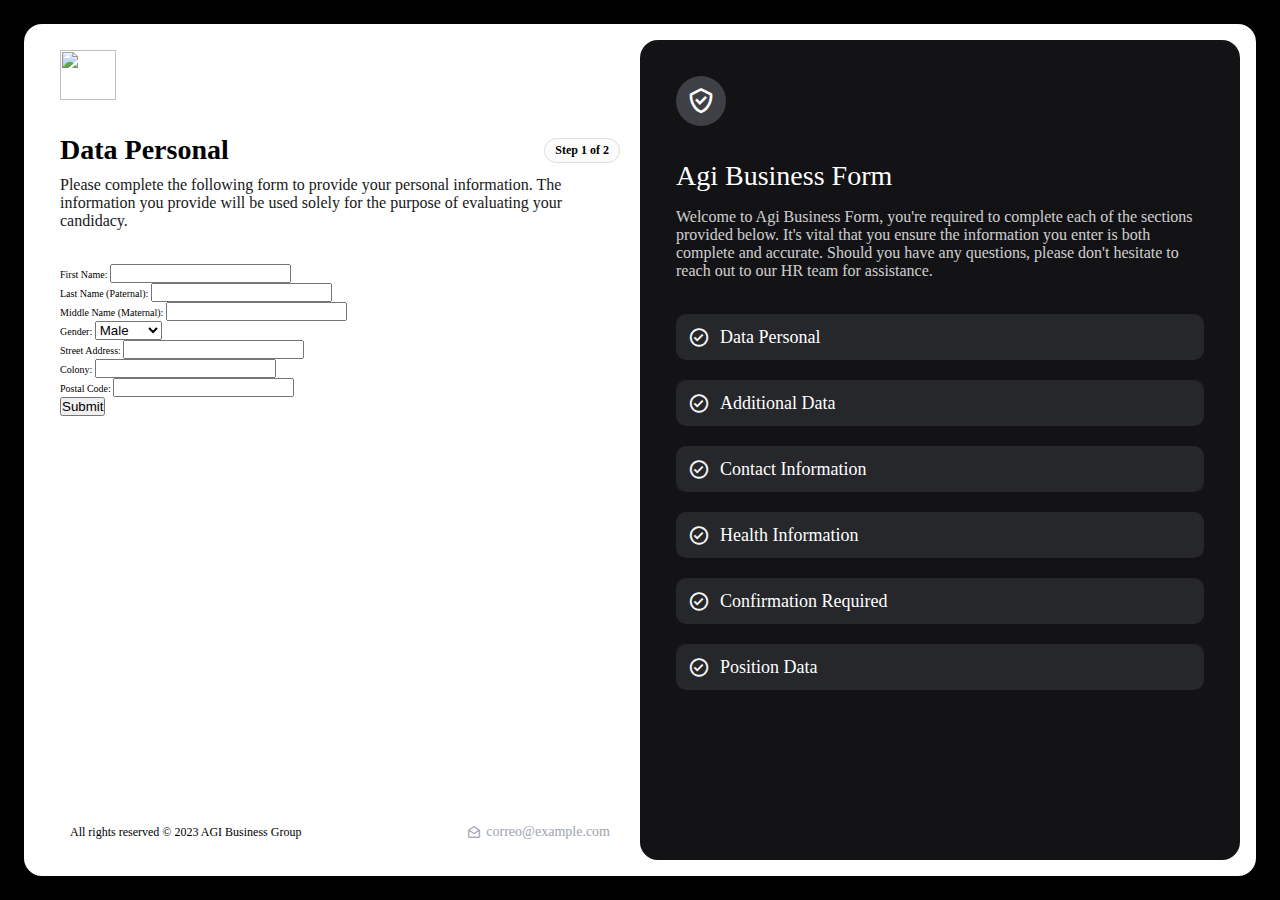
==== index.html @ 2a458b48 "panel left created and form section int" ====
<!DOCTYPE html>
<html lang="en">
<head>
    <meta charset="UTF-8">
    <meta name="viewport" content="width=device-width, initial-scale=1.0">
    <title>AGI Form</title>

    <!-- Fonts and Icons-->
    <link href='https://unpkg.com/boxicons@2.1.4/css/boxicons.min.css' rel='stylesheet'>


    <link rel="stylesheet" href="./assets/css/basics.css">
    <link rel="stylesheet" href="./assets/css/right-panel/rigth-panel.css">
    <link rel="stylesheet" href="./assets/css/left-panel/left-panel.css">

</head>
<body>
    <main class="main-content">
        <section class="content-section">
            <div class="left-panel">
                <div class="panel-item logo-form">
                    <div class="logo-left-panel">
                        <img src="https://agibusiness.com/wp-content/uploads/2023/04/agi_logo_azul.png" alt="">
                    </div>
                </div>
                <div class="panel-item form-header-title">
                    <div class="title-form">
                        <div class="title-form-up">
                            <h2 class="title-form-h2">Data Personal</h2>
                            <div class="steps-container">
                                <p class="step-counter">Step 1 of 2</p>
                            </div>
                        </div>
                        <p class="title-form-description">Please complete the following form to provide your personal information. The information you provide will be used solely for the purpose of evaluating your candidacy.</p>
                    </div>
                </div>
                <!-- <div class="panel-item form-left">
                    <div class="form-container">
                        <form class="personal-info-form" action="procesar_formulario.php" method="POST">
                            <label for="first-name">First Name:</label>
                            <input type="text" id="first-name" name="first_name" required><br>

                            <label for="last-name">Last Name (Paternal):</label>
                            <input type="text" id="last-name" name="last_name" required><br>

                            <label for="middle-name">Middle Name (Maternal):</label>
                            <input type="text" id="middle-name" name="middle_name" required><br>

                            <label for="gender">Gender:</label>
                            <select id="gender" name="gender" required>
                                <option value="male">Male</option>
                                <option value="female">Female</option>
                                <option value="other">Other</option>
                            </select><br>

                            <label for="street">Street Address:</label>
                            <input type="text" id="street" name="street" required><br>

                            <label for="colony">Colony:</label>
                            <input type="text" id="colony" name="colony" required><br>

                            <label for="postal-code">Postal Code:</label>
                            <input type="text" id="postal-code" name="postal_code" required><br>

                            <button type="submit">Submit</button>
                        </form>
                    </div>
                </div> -->
                <div class="panel-item form-left">
                  <div class="form-container">
                    <form class="personal-info-form" action="procesar_formulario.php" method="POST">
                      <div class="form-group">
                        <label for="first-name">First Name:</label>
                        <input type="text" id="first-name" name="first_name" required>
                      </div>
                      <div class="form-group">
                        <label for="last-name">Last Name (Paternal):</label>
                        <input type="text" id="last-name" name="last_name" required>
                      </div>
                      <div class="form-group">
                        <label for="middle-name">Middle Name (Maternal):</label>
                        <input type="text" id="middle-name" name="middle_name" required>
                      </div>
                      <div class="form-group">
                        <label for="gender">Gender:</label>
                        <select id="gender" name="gender" required>
                          <option value="male">Male</option>
                          <option value="female">Female</option>
                          <option value="other">Other</option>
                        </select>
                      </div>
                      <div class="form-group">
                        <label for="street">Street Address:</label>
                        <input type="text" id="street" name="street" required>
                      </div>
                      <div class="form-group">
                        <label for="colony">Colony:</label>
                        <input type="text" id="colony" name="colony" required>
                      </div>
                      <div class="form-group">
                        <label for="postal-code">Postal Code:</label>
                        <input type="text" id="postal-code" name="postal_code" required>
                      </div>
                      <button class="submit-btn" type="submit">Submit</button>
                    </form>
                  </div>
                </div>
                
                
                
                
                <div class="panel-item footer-left">
                    <div class="footer-container">
                        <div class="copy-right">
                          <span> All rights reserved &copy; 2023 AGI Business Group </span>
                        </div>
                        <div class="email">
                            <a href="mailto:correo@example.com">
                                <i class='bx bx-envelope-open'></i>
                                <span>correo@example.com</span>
                            </a>
                        </div>
                    </div>
                </div>
            </div>
            <div class="right-panel">
                <div class="panel-item panel-item-icon">
                    <div class="icon-container">
                        <i class='bx bx-check-shield'></i>
                    </div>
                </div>
                <div class="panel-item panel-item-title">
                    <div class="title-container">
                        <h2 class="panel-item-title-h2">Agi Business Form</h2>
                        <p class="panel-item-subtitle">Welcome to Agi Business Form, you're required to complete each of the sections provided below. It's vital that you ensure the information you enter is both complete and accurate. Should you have any questions, please don't hesitate to reach out to our HR team for assistance.</p>
                    </div>
                </div>
                <div class="panel-item panel-item-toggle-cards">
                  <div class="button-container">
                    <div class="button it-bg-p">
                      <i class='bx bx-check-circle'></i>
                      <span>Data Personal</span>
                    </div>
                    <div class="button it-bg-p">
                      <i class='bx bx-check-circle'></i>
                      <span>Additional Data</span>
                    </div>
                    <div class="button it-bg-p">
                      <i class='bx bx-check-circle'></i>
                      <span>Contact Information</span>
                    </div>
                    <div class="button it-bg-p">
                      <i class='bx bx-check-circle'></i>
                      <span>Health Information</span>
                    </div>
                    <div class="button it-bg-p">
                      <i class='bx bx-check-circle'></i>
                      <span>Confirmation Required</span>
                    </div>
                    <div class="button it-bg-p">
                      <i class='bx bx-check-circle'></i>
                      <span>Position Data</span>
                    </div>
                  </div>
                </div>
                <div class="panel-item panel-item-footer">
                    
                </div>
            </div>
        </section>
    </main>
</body>
</html>
---- assets/css/basics.css ----
:root{
    /* Dark Theme */
    --bg-dark-card: #131316;
    --bg-dark-icons: #3f3f46;
    --title-dark: #fdfdfc;
    --text-dark-body: #fdfdfc;
    --toggle-text-dark: #c7c8c9;
    --toggle-bg-dark: #26272b;
    --toggle-icon-dark: #37aa6e;

    /* Light Theme */
    --bg-btn-light: #f5f5f5;
    --title-light: #000002;
    --text-footer-light: #9da4ae;

    --font-size-title: 2.8rem;
    --font-size-subtitle: 1.6rem;
    --font-size-body: 1.6rem;
    --font-size-footer: 1.2rem;
    --font-size-button: 1.4rem;
    --font-size-label: 1.4rem;
    --font-size-placeholder: 1.4rem;

    /* Spacing */
    --spacing-logo-title: 2rem;
    --spacing-sections: 3.4rem;
    --spacing-label-input: 1.5rem;
    --spacing-group-elements: 1rem;
    --spacing-inline-elements: 1.5rem;
}

i{
    color: #f5f5f5;
}

html {
    box-sizing: border-box;
    font-size: 62.5%; 
}
  html, body {
    height: 100%;
  }

*, *:before, *:after {
    box-sizing: border-box;
    margin: 0;
    padding: 0;
}


.main-content {
    background-color: black;
    width: 100%;
    height: 100%;
    padding: 2.4rem;
}

.content-section {
    width: 100%;
    min-width: 100rem;
    max-width: 140rem;
    height: 100%;
    background-color: #fff;
    margin: 0 auto;
    border-radius: 1.8rem;
    padding: 1.6rem;
    display: grid;
    grid-template-columns: repeat(2, 1fr);
}
---- assets/css/right-panel/rigth-panel.css ----
.right-panel{
    width: 100%;
    height: 100%;
    padding: 3.6rem;
    background-color:var(--bg-dark-card);
    border-radius: 1.8rem;
    color: white;
    display: grid;
    grid-template-rows: auto auto 1fr auto;
    row-gap: var(--spacing-sections);
    overflow: auto;
}
.panel-item{
    width: 100%;
    height: auto;
}
.panel-item-icon{
    height: 5rem;
    display: flex;
    align-items: center;
    justify-content: flex-start;
}
.icon-container{
    width: 5rem;
    height: 5rem;
    background-color: var(--bg-dark-icons);
    display: grid;
    place-content: center;
    border-radius: 50%;
}
.bx-check-shield{
    font-size: 3rem;
    color: var(--title-dark);
}
.title-container{
    display: flex;
    flex-direction: column;
    row-gap: 1.6rem;
}
.panel-item-title-h2{
    font-size: var(--font-size-title);
    font-weight: 500;
}
.panel-item-subtitle{
    font-size: var(--font-size-subtitle);
    color: var(--text-dark-body);
    opacity: .8;
}



.panel-item {
  margin: 0;
  width: 100%;
}

.button-container {
  display: flex;
  flex-direction: column;
  align-items: center;
  gap: 2rem;
}

.button {
  display: flex;
  align-items: center;
  justify-content: flex-start;
  width: 100%;
  padding: 1.2rem 1.2rem;
  background-color: var(--toggle-bg-dark);
  border-radius: 10px;
  cursor: pointer;
  transition: background-color 0.2s;
}

.button:hover {
  background-color: #f0f0f0;
}

.button i {
  margin-right: 10px;
  font-size: 22px;
}

.button span {
  font-size: 18px;
}
---- assets/css/left-panel/left-panel.css ----
.left-panel{
    display: grid;
    grid-template-rows: auto auto 1fr auto;
    padding: 1rem 2rem;
    row-gap: var(--spacing-sections);
}
.panel-item .logo-left-panel{
    display: grid;
    grid-template-columns: 10% 1fr;
    width: 100%;
    height: 5rem;
}
.logo-left-panel img{
    width: 100%;
    height: 100%;
    object-fit: contain;
}
.title-form{
    display: flex;
    flex-direction: column;
    row-gap: var(--spacing-group-elements);
}
.title-form-up{
    display: flex;
    align-items: center;
    justify-content: space-between;
}
.title-form-h2{
    font-size: var(--font-size-title);
}
.steps-container{
    background-color: #fcfcfc;
    padding: .4rem 1rem;
    border-radius: 1.6rem;
    display: grid;
    place-content: center;
    border: .1rem solid #dddddd;
}
.step-counter{
    font-size: 1.2rem;
    font-weight: 600;
}
.title-form-description{
    font-size: var(--font-size-subtitle);
    opacity: .9;
}



/* Form */





















.footer-left {
    display: flex;
    align-items: center;
    padding: 10px;
    width: 100%;
}

.footer-container {
    display: flex;
    align-items: center;
    justify-content: space-between;
    width: 100%;
  }

  .copy-right,
  .email {
    margin: 0;
  }
  .copy-right span{
    font-size: 1.2rem;
  }

  .email a {
    display: flex;
    align-items: center;
    text-decoration: none;
    color: var(--text-footer-light);
  }

  .email a i {
    font-size: 1.4rem;
    margin-right: 5px;
    color: var(--text-footer-light);
  }

  .email a span {
    font-size: 14px;
    font-weight: 500;
  }
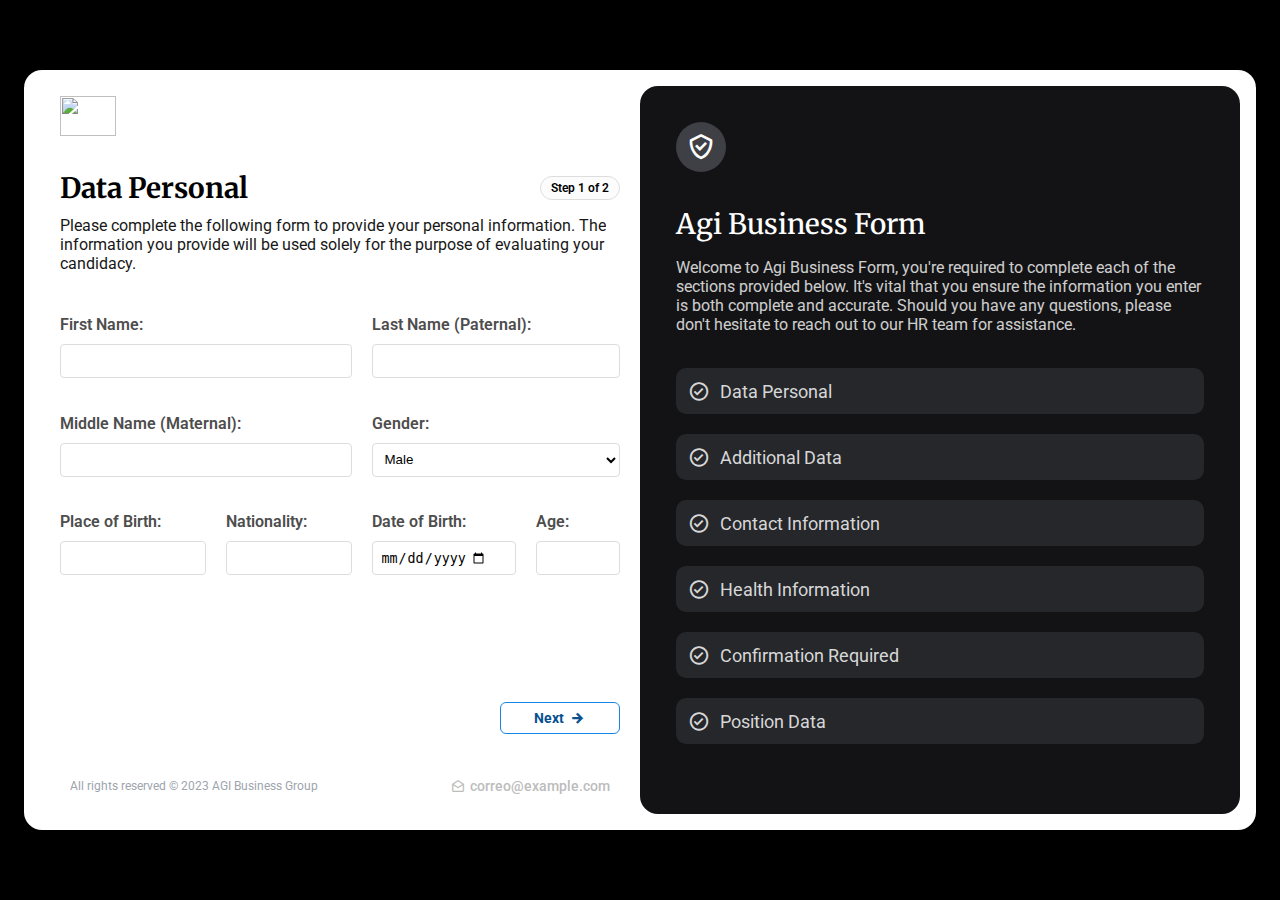
==== commit 815f7f4e: "form left panel created" ====
--- a/index.html
+++ b/index.html
@@ -6,12 +6,19 @@
     <title>AGI Form</title>
 
     <!-- Fonts and Icons-->
+    <link rel="preconnect" href="https://fonts.googleapis.com">
+<link rel="preconnect" href="https://fonts.gstatic.com" crossorigin>
+<link href="https://fonts.googleapis.com/css2?family=Roboto:wght@400;500;700&display=swap" rel="stylesheet">
+<link rel="preconnect" href="https://fonts.googleapis.com">
+<link rel="preconnect" href="https://fonts.gstatic.com" crossorigin>
+<link href="https://fonts.googleapis.com/css2?family=Merriweather&display=swap" rel="stylesheet">
     <link href='https://unpkg.com/boxicons@2.1.4/css/boxicons.min.css' rel='stylesheet'>
 
 
     <link rel="stylesheet" href="./assets/css/basics.css">
     <link rel="stylesheet" href="./assets/css/right-panel/rigth-panel.css">
     <link rel="stylesheet" href="./assets/css/left-panel/left-panel.css">
+    <link rel="stylesheet" href="./assets/css/form/form-styles.css">
 
 </head>
 <body>
@@ -34,81 +41,200 @@
                         <p class="title-form-description">Please complete the following form to provide your personal information. The information you provide will be used solely for the purpose of evaluating your candidacy.</p>
                     </div>
                 </div>
-                <!-- <div class="panel-item form-left">
-                    <div class="form-container">
-                        <form class="personal-info-form" action="procesar_formulario.php" method="POST">
-                            <label for="first-name">First Name:</label>
-                            <input type="text" id="first-name" name="first_name" required><br>
-
-                            <label for="last-name">Last Name (Paternal):</label>
-                            <input type="text" id="last-name" name="last_name" required><br>
-
-                            <label for="middle-name">Middle Name (Maternal):</label>
-                            <input type="text" id="middle-name" name="middle_name" required><br>
-
-                            <label for="gender">Gender:</label>
-                            <select id="gender" name="gender" required>
-                                <option value="male">Male</option>
-                                <option value="female">Female</option>
-                                <option value="other">Other</option>
-                            </select><br>
-
-                            <label for="street">Street Address:</label>
-                            <input type="text" id="street" name="street" required><br>
-
-                            <label for="colony">Colony:</label>
-                            <input type="text" id="colony" name="colony" required><br>
-
-                            <label for="postal-code">Postal Code:</label>
-                            <input type="text" id="postal-code" name="postal_code" required><br>
-
-                            <button type="submit">Submit</button>
-                        </form>
-                    </div>
-                </div> -->
                 <div class="panel-item form-left">
                   <div class="form-container">
-                    <form class="personal-info-form" action="procesar_formulario.php" method="POST">
-                      <div class="form-group">
-                        <label for="first-name">First Name:</label>
-                        <input type="text" id="first-name" name="first_name" required>
-                      </div>
-                      <div class="form-group">
-                        <label for="last-name">Last Name (Paternal):</label>
-                        <input type="text" id="last-name" name="last_name" required>
-                      </div>
-                      <div class="form-group">
-                        <label for="middle-name">Middle Name (Maternal):</label>
-                        <input type="text" id="middle-name" name="middle_name" required>
-                      </div>
-                      <div class="form-group">
-                        <label for="gender">Gender:</label>
-                        <select id="gender" name="gender" required>
-                          <option value="male">Male</option>
-                          <option value="female">Female</option>
-                          <option value="other">Other</option>
-                        </select>
-                      </div>
-                      <div class="form-group">
-                        <label for="street">Street Address:</label>
-                        <input type="text" id="street" name="street" required>
-                      </div>
-                      <div class="form-group">
-                        <label for="colony">Colony:</label>
-                        <input type="text" id="colony" name="colony" required>
-                      </div>
-                      <div class="form-group">
-                        <label for="postal-code">Postal Code:</label>
-                        <input type="text" id="postal-code" name="postal_code" required>
-                      </div>
-                      <button class="submit-btn" type="submit">Submit</button>
-                    </form>
+                      <form class="personal-info-form" id="form1" action="" method="POST">
+                          <!-- <div class="form-group form-name">
+                              <label for="first-name">First Name:</label>
+                              <div class="input-container">
+                                <input type="text" id="first-name" name="first_name" required>
+                                <i class='bx bx-error-circle'></i>
+                              </div>
+                          </div>
+                          <div class="form-group form-last-name">
+                              <label for="last-name">Last Name (Paternal):</label>
+                              <div class="input-container">
+                                <input type="text" id="last-name" name="last_name" required>
+                                <i class='bx bx-error-circle'></i>
+                              </div>
+                          </div>
+                          <div class="form-group form-middle-name">
+                              <label for="middle-name">Middle Name (Maternal):</label>
+                              <div class="input-container">
+                                <input type="text" id="middle-name" name="middle_name" required>
+                                <i class='bx bx-error-circle'></i>
+                              </div>
+                          </div>
+                          <div class="form-group form-gender">
+                              <label for="gender">Gender:</label>
+                              <div class="input-container">
+                                  <select id="gender" name="gender" required>
+                                      <option value="male">Male</option>
+                                      <option value="female">Female</option>
+                                      <option value="other">Other</option>
+                                  </select>
+                              </div>
+                          </div>
+                          <div class="form-group form-street">
+                              <label for="street">Street Address:</label>
+                              <div class="input-container">
+                                <input type="text" id="street" name="street" required>
+                                <i class='bx bx-error-circle'></i>
+                              </div>
+                          </div>
+                          <div class="form-group form-colony">
+                              <label for="colony">Colony:</label>
+                              <div class="input-container">
+                                <input type="text" id="colony" name="colony" required>
+                                <i class='bx bx-error-circle'></i>
+                              </div>
+                          </div>
+                          <div class="form-group form-postal">
+                              <label for="postal-code">Postal Code:</label>
+                              <div class="input-container">
+                                <input type="text" id="postal-code" name="postal_code" required>
+                                <i class='bx bx-error-circle'></i>
+                              </div>
+                          </div> -->
+
+
+
+                          <div class="form-group form-name">
+    <label for="first-name">First Name:</label>
+    <div class="input-container">
+        <input type="text" id="first-name" name="first_name" required>
+        <i class='bx bx-error-circle'></i>
+    </div>
+</div>
+<div class="form-group form-last-name">
+    <label for="last-name">Last Name (Paternal):</label>
+    <div class="input-container">
+        <input type="text" id="last-name" name="last_name" required>
+        <i class='bx bx-error-circle'></i>
+    </div>
+</div>
+<div class="form-group form-middle-name">
+    <label for="middle-name">Middle Name (Maternal):</label>
+    <div class="input-container">
+        <input type="text" id="middle-name" name="middle_name" required>
+        <i class='bx bx-error-circle'></i>
+    </div>
+</div>
+<div class="form-group form-gender">
+    <label for="gender">Gender:</label>
+    <div class="input-container">
+        <select id="gender" name="gender" required>
+            <option value="male">Male</option>
+            <option value="female">Female</option>
+            <option value="other">Other</option>
+        </select>
+    </div>
+</div>
+<div class="form-group form-birthplace">
+    <label for="birthplace">Place of Birth:</label>
+    <div class="input-container">
+        <input type="text" id="birthplace" name="birthplace" required>
+        <i class='bx bx-error-circle'></i>
+    </div>
+</div>
+<div class="form-group form-nationality">
+    <label for="nationality">Nationality:</label>
+    <div class="input-container">
+        <input type="text" id="nationality" name="nationality" required>
+        <i class='bx bx-error-circle'></i>
+    </div>
+</div>
+<div class="form-group form-birthdate">
+    <label for="birthdate">Date of Birth:</label>
+    <div class="input-container">
+        <input type="date" id="birthdate" name="birthdate" required>
+        <i class='bx bx-error-circle'></i>
+    </div>
+</div>
+<div class="form-group form-age">
+    <label for="age">Age:</label>
+    <div class="input-container">
+        <input type="number" id="age" name="age" required>
+        <i class='bx bx-error-circle'></i>
+    </div>
+</div>
+
+
+
+
+
+
+
+
+
+
+                          <!-- <div class="form-group form-living-with">
+                              <label for="living-with">Living With:</label>
+                              <div class="input-container">
+                                  <input type="text" id="living-with" name="living_with" required>
+                                  <i class='bx bx-error-circle'></i>
+                              </div>
+                          </div>
+                        
+                          <div class="form-group form-ownership">
+                              <label for="ownership">Housing Ownership:</label>
+                              <div class="input-container">
+                                  <select id="ownership" name="housing_ownership" required>
+                                      <option value="own">Own</option>
+                                      <option value="rent">Rent</option>
+                                  </select>
+                              </div>
+                          </div>
+                        
+                          <div class="form-group form-marital-status">
+                              <label for="marital-status">Marital Status:</label>
+                              <div class="input-container">
+                                  <select id="marital-status" name="marital_status" required>
+                                      <option value="single">Single</option>
+                                      <option value="married">Married</option>
+                                      <option value="divorced">Divorced</option>
+                                      <option value="widowed">Widowed</option>
+                                  </select>
+                              </div>
+                          </div>
+                        
+                          <div class="form-group form-children">
+                              <label for="children">Children:</label>
+                              <div class="input-container">
+                                  <input type="number" id="children" name="number_of_children" min="0" required>
+                                  <i class='bx bx-error-circle'></i>
+                              </div>
+                          </div>
+                        
+                          <div class="form-group form-city">
+                              <label for="city">City or Delegation:</label>
+                              <div class="input-container">
+                                  <input type="text" id="city" name="city" required>
+                                  <i class='bx bx-error-circle'></i>
+                              </div>
+                          </div>
+                        
+                          <div class="form-group form-state">
+                              <label for="state">State:</label>
+                              <div class="input-container">
+                                  <input type="text" id="state" name="state" required>
+                                  <i class='bx bx-error-circle'></i>
+                              </div>
+                          </div> -->
+                        </form>
+                        <div class="form-btns">
+                            <a class="next-btn"  onclick="nextForm(2)">
+                              <span>Next</span>
+                              <i class='bx bx-right-arrow-alt'></i>
+                            </a>
+                        </div>
+                      <form class="personal-info-form" id="form2" action="" method="POST">
+                          <!-- ... Tu contenido de formulario ... -->
+                          <button class="prev-btn" type="button" onclick="prevForm(1)">Prev</button>
+                          <button class="next-btn" type="button" onclick="nextForm(3)">Next</button>
+                      </form>
                   </div>
-                </div>
-                
-                
-                
-                
+                </div>               
                 <div class="panel-item footer-left">
                     <div class="footer-container">
                         <div class="copy-right">
--- a/assets/css/basics.css
+++ b/assets/css/basics.css
@@ -7,18 +7,20 @@
     --toggle-text-dark: #c7c8c9;
     --toggle-bg-dark: #26272b;
     --toggle-icon-dark: #37aa6e;
+    --toggle-bg-hover:#2297ff;
 
     /* Light Theme */
     --bg-btn-light: #f5f5f5;
     --title-light: #000002;
     --text-footer-light: #9da4ae;
+    --border-input: #dddddd;
 
     --font-size-title: 2.8rem;
     --font-size-subtitle: 1.6rem;
     --font-size-body: 1.6rem;
     --font-size-footer: 1.2rem;
     --font-size-button: 1.4rem;
-    --font-size-label: 1.4rem;
+    --font-size-label: 1.6rem;
     --font-size-placeholder: 1.4rem;
 
     /* Spacing */
@@ -27,6 +29,11 @@
     --spacing-label-input: 1.5rem;
     --spacing-group-elements: 1rem;
     --spacing-inline-elements: 1.5rem;
+
+
+    /* Font */
+    --font-fam-primary: 'Roboto', sans-serif;
+    --title-font:'Merriweather', serif;
 }
 
 i{
@@ -46,13 +53,19 @@
     margin: 0;
     padding: 0;
 }
-
-
+body{
+    font-family: var(--font-fam-primary);
+}
+h2{
+    font-family: var(--title-font);
+}
 .main-content {
     background-color: black;
     width: 100%;
     height: 100%;
     padding: 2.4rem;
+    display: grid;
+    place-content: center;
 }
 
 .content-section {
@@ -60,6 +73,7 @@
     min-width: 100rem;
     max-width: 140rem;
     height: 100%;
+    max-height: 96vh;
     background-color: #fff;
     margin: 0 auto;
     border-radius: 1.8rem;
--- a/assets/css/right-panel/rigth-panel.css
+++ b/assets/css/right-panel/rigth-panel.css
@@ -74,16 +74,18 @@
 }
 
 .button:hover {
-  background-color: #f0f0f0;
+  background-color: var(--toggle-bg-hover);
 }
 
 .button i {
   margin-right: 10px;
   font-size: 22px;
+  color: #d7d7d7;
 }
 
 .button span {
   font-size: 18px;
+  color: #d7d7d7;
 }
 
 
--- a/assets/css/left-panel/left-panel.css
+++ b/assets/css/left-panel/left-panel.css
@@ -8,7 +8,7 @@
     display: grid;
     grid-template-columns: 10% 1fr;
     width: 100%;
-    height: 5rem;
+    height: 4rem;
 }
 .logo-left-panel img{
     width: 100%;
@@ -44,31 +44,6 @@
     font-size: var(--font-size-subtitle);
     opacity: .9;
 }
-
-
-
-/* Form */
-
-
-
-
-
-
-
-
-
-
-
-
-
-
-
-
-
-
-
-
-
 .footer-left {
     display: flex;
     align-items: center;
@@ -89,22 +64,23 @@
   }
   .copy-right span{
     font-size: 1.2rem;
+    color: var(--text-footer-light);
   }
 
   .email a {
     display: flex;
     align-items: center;
     text-decoration: none;
-    color: var(--text-footer-light);
+    color: #bcbcbc;
   }
 
   .email a i {
     font-size: 1.4rem;
     margin-right: 5px;
-    color: var(--text-footer-light);
+    color: #bcbcbc;
   }
 
   .email a span {
-    font-size: 14px;
+    font-size: 1.4rem;
     font-weight: 500;
   }--- a/assets/css/form/form-styles.css
+++ b/assets/css/form/form-styles.css
@@ -0,0 +1,134 @@
+.form-container{
+    width: 100%;
+    height: 100%;
+    display: flex;
+    flex-direction: column;
+}
+#form2,#form3{
+    display: none;
+}
+.bx-error-circle,
+.bx-chevron-right{
+    font-size: 2rem;
+}
+
+.personal-info-form{
+    width: 100%;
+    height: 100%;
+    display: grid;
+    grid-template-columns: repeat(4, auto);
+    grid-template-rows: repeat(4, 1fr) max-content;
+    align-items: center;
+    gap: 2rem;
+}
+.form-group{
+    height: 100%;
+    display: flex;
+    flex-direction: column;
+    gap: 1rem;
+    justify-content: center;
+}
+.input-container{
+    position: relative;
+    height: 3.4rem;
+}
+
+.input-container input,
+.input-container select{
+    position: absolute;
+    width: 100%;
+    height: 100%;
+    border: .1rem solid var(--border-input);
+    border-radius: .4rem;
+    padding:.2rem 2.8rem .2rem .8rem;
+    transition: all 0.3s ease;
+}
+
+.input-container select{
+    background-color: transparent;
+}
+
+.input-container input:focus {
+  outline: none;
+  border:.1rem solid #32a0ff;
+}
+.bx-error-circle{
+    display: none;
+    position: absolute;
+    right: .6rem;
+    top: 50%;
+    transform: translateY(-50%); 
+    z-index: 2;
+    color: red;
+}
+.form-group label{
+    font-size: var(--font-size-label);
+    color: rgb(77, 77, 77);
+    font-weight: 600;
+}
+.form-name{
+    grid-column: span 2;
+}
+.form-last-name{
+    grid-column: span 2;
+}
+.form-middle-name{
+    grid-column: span 2;
+}
+.form-street{
+    grid-column:span 2;
+}
+
+.form-gender{
+    grid-column: span 2;
+}
+.form-btns{
+    grid-row: 4/5;
+    grid-column: 4/5;
+    align-self: flex-end;
+    justify-self: end;
+}
+
+/* btn next form */
+
+
+.next-btn {
+    right: 0;
+    width: 12rem;
+    font-size: 1.4rem;
+    cursor: pointer;
+    display: flex;
+    align-items: center;
+    justify-content: center;
+    column-gap: .4rem;
+    padding: .6rem 2rem;
+    border: solid .1rem #1786e8;
+    border-radius: .6rem;
+    font-weight: bolder;
+    transition: background-color 0.2s;
+    color: #085191;
+
+}
+.next-btn i{
+    color: #085191;
+    transition: all .3s ease-in-out;
+}
+/* .next-btn span,
+.next-btn i{
+    color: #085191;
+} */
+.next-btn:hover{
+    background-color: var(--toggle-bg-hover);
+    color: white;
+}
+.next-btn:hover i{
+    color: white;
+    transform: translateX(.5rem)
+}
+
+/* Estilos para el icono de flecha derecha */
+.bx.bx-right-arrow-alt {
+    font-weight: 600;
+    font-size: 1.8rem;
+    vertical-align: middle;
+}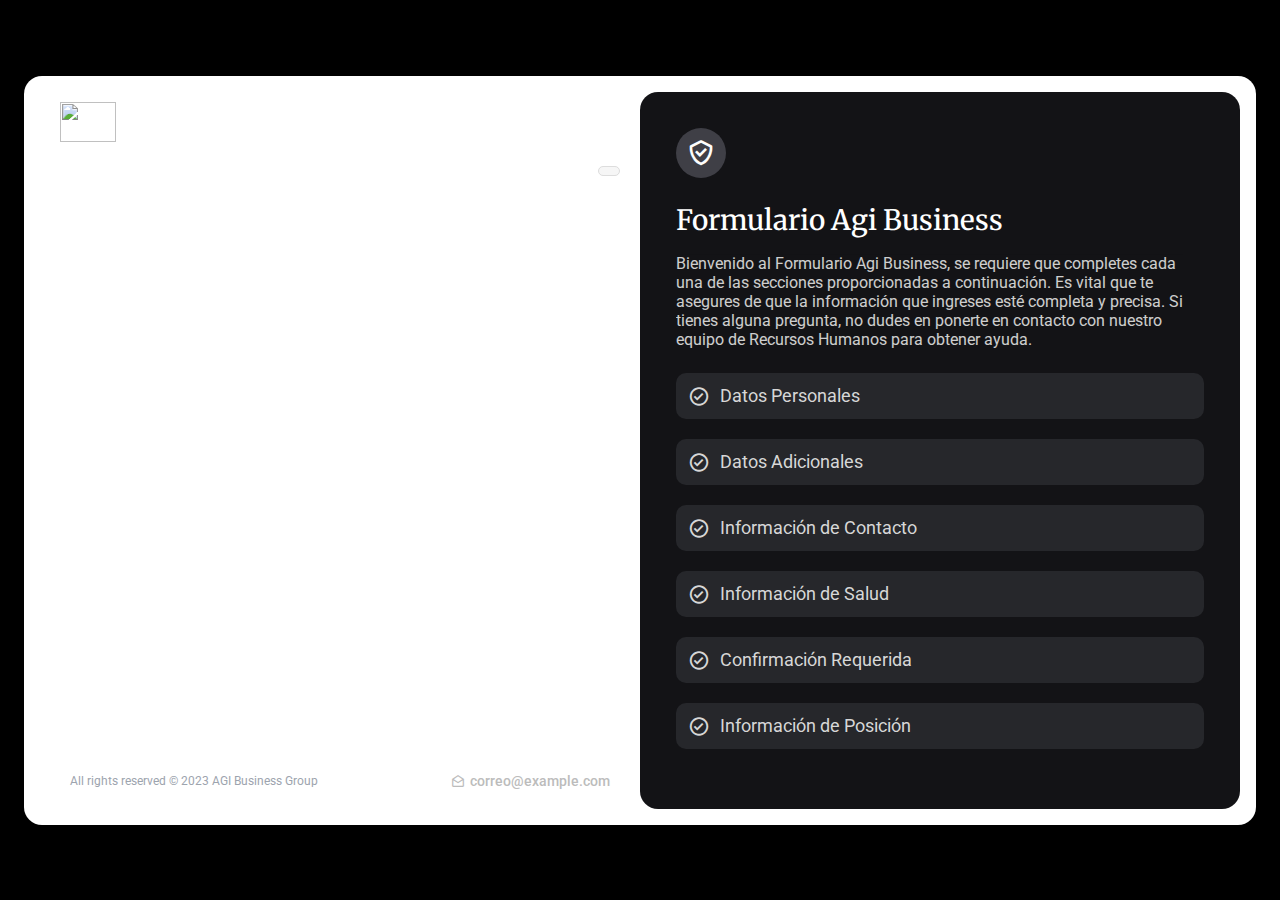
==== commit 5aa4dd79: "funcion mostrar formulario dependiendo del toggle que el usuario escogio" ====
--- a/index.html
+++ b/index.html
@@ -30,212 +30,464 @@
                         <img src="https://agibusiness.com/wp-content/uploads/2023/04/agi_logo_azul.png" alt="">
                     </div>
                 </div>
-                <div class="panel-item form-header-title">
-                    <div class="title-form">
-                        <div class="title-form-up">
-                            <h2 class="title-form-h2">Data Personal</h2>
-                            <div class="steps-container">
-                                <p class="step-counter">Step 1 of 2</p>
-                            </div>
-                        </div>
-                        <p class="title-form-description">Please complete the following form to provide your personal information. The information you provide will be used solely for the purpose of evaluating your candidacy.</p>
-                    </div>
-                </div>
-                <div class="panel-item form-left">
-                  <div class="form-container">
-                      <form class="personal-info-form" id="form1" action="" method="POST">
-                          <!-- <div class="form-group form-name">
-                              <label for="first-name">First Name:</label>
-                              <div class="input-container">
-                                <input type="text" id="first-name" name="first_name" required>
-                                <i class='bx bx-error-circle'></i>
-                              </div>
-                          </div>
-                          <div class="form-group form-last-name">
-                              <label for="last-name">Last Name (Paternal):</label>
-                              <div class="input-container">
-                                <input type="text" id="last-name" name="last_name" required>
-                                <i class='bx bx-error-circle'></i>
-                              </div>
-                          </div>
-                          <div class="form-group form-middle-name">
-                              <label for="middle-name">Middle Name (Maternal):</label>
-                              <div class="input-container">
-                                <input type="text" id="middle-name" name="middle_name" required>
-                                <i class='bx bx-error-circle'></i>
-                              </div>
-                          </div>
-                          <div class="form-group form-gender">
-                              <label for="gender">Gender:</label>
-                              <div class="input-container">
-                                  <select id="gender" name="gender" required>
-                                      <option value="male">Male</option>
-                                      <option value="female">Female</option>
-                                      <option value="other">Other</option>
-                                  </select>
-                              </div>
-                          </div>
-                          <div class="form-group form-street">
-                              <label for="street">Street Address:</label>
-                              <div class="input-container">
-                                <input type="text" id="street" name="street" required>
-                                <i class='bx bx-error-circle'></i>
-                              </div>
-                          </div>
-                          <div class="form-group form-colony">
-                              <label for="colony">Colony:</label>
-                              <div class="input-container">
-                                <input type="text" id="colony" name="colony" required>
-                                <i class='bx bx-error-circle'></i>
-                              </div>
-                          </div>
-                          <div class="form-group form-postal">
-                              <label for="postal-code">Postal Code:</label>
-                              <div class="input-container">
-                                <input type="text" id="postal-code" name="postal_code" required>
-                                <i class='bx bx-error-circle'></i>
-                              </div>
-                          </div> -->
-
-
-
-                          <div class="form-group form-name">
-    <label for="first-name">First Name:</label>
-    <div class="input-container">
-        <input type="text" id="first-name" name="first_name" required>
-        <i class='bx bx-error-circle'></i>
-    </div>
-</div>
-<div class="form-group form-last-name">
-    <label for="last-name">Last Name (Paternal):</label>
-    <div class="input-container">
-        <input type="text" id="last-name" name="last_name" required>
-        <i class='bx bx-error-circle'></i>
-    </div>
-</div>
-<div class="form-group form-middle-name">
-    <label for="middle-name">Middle Name (Maternal):</label>
-    <div class="input-container">
-        <input type="text" id="middle-name" name="middle_name" required>
-        <i class='bx bx-error-circle'></i>
-    </div>
-</div>
-<div class="form-group form-gender">
-    <label for="gender">Gender:</label>
-    <div class="input-container">
-        <select id="gender" name="gender" required>
-            <option value="male">Male</option>
-            <option value="female">Female</option>
-            <option value="other">Other</option>
-        </select>
-    </div>
-</div>
-<div class="form-group form-birthplace">
-    <label for="birthplace">Place of Birth:</label>
-    <div class="input-container">
-        <input type="text" id="birthplace" name="birthplace" required>
-        <i class='bx bx-error-circle'></i>
-    </div>
-</div>
-<div class="form-group form-nationality">
-    <label for="nationality">Nationality:</label>
-    <div class="input-container">
-        <input type="text" id="nationality" name="nationality" required>
-        <i class='bx bx-error-circle'></i>
-    </div>
-</div>
-<div class="form-group form-birthdate">
-    <label for="birthdate">Date of Birth:</label>
-    <div class="input-container">
-        <input type="date" id="birthdate" name="birthdate" required>
-        <i class='bx bx-error-circle'></i>
-    </div>
-</div>
-<div class="form-group form-age">
-    <label for="age">Age:</label>
-    <div class="input-container">
-        <input type="number" id="age" name="age" required>
-        <i class='bx bx-error-circle'></i>
-    </div>
-</div>
-
-
-
-
-
-
-
-
-
-
-                          <!-- <div class="form-group form-living-with">
-                              <label for="living-with">Living With:</label>
-                              <div class="input-container">
-                                  <input type="text" id="living-with" name="living_with" required>
-                                  <i class='bx bx-error-circle'></i>
-                              </div>
-                          </div>
-                        
-                          <div class="form-group form-ownership">
-                              <label for="ownership">Housing Ownership:</label>
-                              <div class="input-container">
-                                  <select id="ownership" name="housing_ownership" required>
-                                      <option value="own">Own</option>
-                                      <option value="rent">Rent</option>
-                                  </select>
-                              </div>
-                          </div>
-                        
-                          <div class="form-group form-marital-status">
-                              <label for="marital-status">Marital Status:</label>
-                              <div class="input-container">
-                                  <select id="marital-status" name="marital_status" required>
-                                      <option value="single">Single</option>
-                                      <option value="married">Married</option>
-                                      <option value="divorced">Divorced</option>
-                                      <option value="widowed">Widowed</option>
-                                  </select>
-                              </div>
-                          </div>
-                        
-                          <div class="form-group form-children">
-                              <label for="children">Children:</label>
-                              <div class="input-container">
-                                  <input type="number" id="children" name="number_of_children" min="0" required>
-                                  <i class='bx bx-error-circle'></i>
-                              </div>
-                          </div>
-                        
-                          <div class="form-group form-city">
-                              <label for="city">City or Delegation:</label>
-                              <div class="input-container">
-                                  <input type="text" id="city" name="city" required>
-                                  <i class='bx bx-error-circle'></i>
-                              </div>
-                          </div>
-                        
-                          <div class="form-group form-state">
-                              <label for="state">State:</label>
-                              <div class="input-container">
-                                  <input type="text" id="state" name="state" required>
-                                  <i class='bx bx-error-circle'></i>
-                              </div>
-                          </div> -->
+                <div class="main-form-container">
+                    <div class="main-form-content">
+                        <div class="form-header">
+                            <div class="title-form-up">
+                                <h2 class="title-form-h2"></h2>
+                                <div class="steps-container">
+                                    <p class="step-counter"></p>
+                                </div>
+                            </div>
+                            <p class="title-form-description"></p>
+                        </div>
+                        <form class="form-body" action="">
+                            <!-- Personal data section -->
+                            <div class="personal-data sections-toggle-form"  id="data-personal" >
+                                <!-- Group 1 -->
+                                <div class="data-personal-one step" id="first">                            
+                                    <div class="form-group form-name">
+                                        <label for="first-name">Nombre:</label>
+                                        <div class="input-container">
+                                            <input type="text" id="first-name" name="nombre" required>
+                                            <i class='bx bx-error-circle'></i>
+                                        </div>
+                                    </div>
+                                    <div class="form-group form-last-name">
+                                        <label for="last-name">Apellido Paterno:</label>
+                                        <div class="input-container">
+                                            <input type="text" id="last-name" name="apellido_paterno" required>
+                                            <i class='bx bx-error-circle'></i>
+                                        </div>
+                                    </div>
+                                    <div class="form-group form-middle-name">
+                                        <label for="middle-name">Apellido Materno:</label>
+                                        <div class="input-container">
+                                            <input type="text" id="middle-name" name="apellido_materno" required>
+                                            <i class='bx bx-error-circle'></i>
+                                        </div>
+                                    </div>
+                                    <div class="form-group form-gender">
+                                        <label for="gender">Género:</label>
+                                        <div class="input-container">
+                                            <select id="gender" name="genero" required>
+                                                <option value="masculino">Masculino</option>
+                                                <option value="femenino">Femenino</option>
+                                                <option value="otro">Otro</option>
+                                            </select>
+                                        </div>
+                                    </div>
+                                    <div class="form-group form-birthplace">
+                                        <label for="birthplace">Lugar de Nacimiento:</label>
+                                        <div class="input-container">
+                                            <input type="text" id="birthplace" name="lugar_nacimiento" required>
+                                            <i class='bx bx-error-circle'></i>
+                                        </div>
+                                    </div>
+                                    <div class="form-group form-nationality">
+                                        <label for="nationality">Nacionalidad:</label>
+                                        <div class="input-container">
+                                            <input type="text" id="nationality" name="nacionalidad" required>
+                                            <i class='bx bx-error-circle'></i>
+                                        </div>
+                                    </div>
+                                    <div class="form-group form-birthdate">
+                                        <label for="birthdate">Fecha de Nacimiento:</label>
+                                        <div class="input-container">
+                                            <input type="date" id="birthdate" name="fecha_nacimiento" required>
+                                            <i class='bx bx-error-circle'></i>
+                                        </div>
+                                    </div>
+                                    <div class="form-group form-age">
+                                        <label for="age">Edad:</label>
+                                        <div class="input-container">
+                                            <input type="number" id="age" name="edad" required>
+                                            <i class='bx bx-error-circle'></i>
+                                        </div>
+                                    </div>
+                                </div>
+                                <!-- Group 2 -->
+                                <div class="data-personal-two step hidden" id="second">                            
+                                    <div class="form-group form-direccion">
+                                        <label for="direccion">Dirección:</label>
+                                        <div class="input-container">
+                                            <input type="text" id="direccion" name="direccion" required>
+                                            <i class='bx bx-error-circle'></i>
+                                        </div>
+                                    </div>
+                                    <div class="form-group form-colonia">
+                                        <label for="colonia">Colonia:</label>
+                                        <div class="input-container">
+                                            <input type="text" id="colonia" name="colonia" required>
+                                            <i class='bx bx-error-circle'></i>
+                                        </div>
+                                    </div>
+                                    <div class="form-group form-codigo-postal">
+                                        <label for="codigo-postal">Código Postal:</label>
+                                        <div class="input-container">
+                                            <input type="text" id="codigo-postal" name="codigo_postal" required>
+                                            <i class='bx bx-error-circle'></i>
+                                        </div>
+                                    </div>
+                                    <div class="form-group form-vive-con">
+                                        <label for="vive-con">Vive Con:</label>
+                                        <div class="input-container">
+                                            <input type="text" id="vive-con" name="vive_con" required>
+                                            <i class='bx bx-error-circle'></i>
+                                        </div>
+                                    </div>
+                                    <div class="form-group form-tenencia-vivienda">
+                                        <label for="tenencia-vivienda">Tenencia de Vivienda:</label>
+                                        <div class="input-container">
+                                            <select id="tenencia-vivienda" name="tenencia_vivienda" required>
+                                                <option value="propia">Propia</option>
+                                                <option value="alquiler">Alquiler</option>
+                                            </select>
+                                        </div>
+                                    </div>
+                                    <div class="form-group form-estado-civil">
+                                        <label for="estado-civil">Estado Civil:</label>
+                                        <div class="input-container">
+                                            <select id="estado-civil" name="estado_civil" required>
+                                                <option value="soltero">Soltero</option>
+                                                <option value="casado">Casado</option>
+                                                <option value="divorciado">Divorciado</option>
+                                                <option value="viudo">Viudo</option>
+                                            </select>
+                                        </div>
+                                    </div>
+                                    <div class="form-group form-hijos">
+                                        <label for="hijos">Hijos:</label>
+                                        <div class="input-container">
+                                            <input type="number" id="hijos" name="numero_de_hijos" min="0" required>
+                                            <i class='bx bx-error-circle'></i>
+                                        </div>
+                                    </div>
+                                    <div class="form-group form-telefono">
+                                        <label for="telefono">Número de Teléfono:</label>
+                                        <div class="input-container">
+                                            <input type="tel" id="telefono" name="numero_de_telefono" required>
+                                            <i class='bx bx-error-circle'></i>
+                                        </div>
+                                    </div>
+                                    <div class="form-group form-celular">
+                                        <label for="celular">Número de Celular:</label>
+                                        <div class="input-container">
+                                            <input type="tel" id="celular" name="numero_de_celular" required>
+                                            <i class='bx bx-error-circle'></i>
+                                        </div>
+                                    </div>    
+                                </div>
+                                <!-- Group 3 -->
+                                <div class="data-personal-three step hidden" id="therd">                            
+                                    <div class="form-group form-nivel-educacion">
+                                        <label for="nivel-educacion">Nivel de Educación:</label>
+                                        <div class="input-container">
+                                            <input type="text" id="nivel-educacion" name="nivel_de_educacion" required>
+                                            <i class='bx bx-error-circle'></i>
+                                        </div>
+                                    </div>
+                                    <div class="form-group form-area-carrera">
+                                        <label for="area-carrera">Área o Carrera:</label>
+                                        <div class="input-container">
+                                            <input type="text" id="area-carrera" name="area_o_carrera" required>
+                                            <i class='bx bx-error-circle'></i>
+                                        </div>
+                                    </div>
+                                    <div class="form-group form-rfc">
+                                        <label for="rfc">RFC:</label>
+                                        <div class="input-container">
+                                            <input type="text" id="rfc" name="rfc" required>
+                                            <i class='bx bx-error-circle'></i>
+                                        </div>
+                                    </div>
+                                    <div class="form-group form-curp">
+                                        <label for="curp">CURP:</label>
+                                        <div class="input-container">
+                                            <input type="text" id="curp" name="curp" required>
+                                            <i class='bx bx-error-circle'></i>
+                                        </div>
+                                    </div>
+                                    <div class="form-group form-imss">
+                                        <label for="imss">IMSS:</label>
+                                        <div class="input-container">
+                                            <input type="text" id="imss" name="imss" required>
+                                            <i class='bx bx-error-circle'></i>
+                                        </div>
+                                    </div>
+                                    <div class="form-group form-pasaporte">
+                                        <label for="pasaporte">¿Tiene Pasaporte/Visa?</label>
+                                        <div class="input-container">
+                                            <input type="checkbox" id="pasaporte" name="tiene_pasaporte">
+                                        </div>
+                                    </div>
+                                </div>
+                            </div>
+                            <!-- Aditional section -->
+                            <div class="additional-data sections-toggle-form" id="additional-data">
+                                <div class="additional-data step">
+                                    <div class="form-group form-name">
+                                        <label for="first-name">Nombre:</label>
+                                        <div class="input-container">
+                                            <input type="text" id="first-name" name="nombre" required>
+                                            <i class='bx bx-error-circle'></i>
+                                        </div>
+                                    </div>
+                                    <div class="form-group form-last-name">
+                                        <label for="first-name">Apellido:</label>
+                                        <div class="input-container">
+                                            <input type="text" id="referal-last-name" name="referal-last-name" required>
+                                            <i class='bx bx-error-circle'></i>
+                                        </div>
+                                    </div>
+
+                                    <div class="form-group form-phone">
+                                        <label for="contact-phone">Teléfono de Contacto:</label>
+                                        <div class="input-container">
+                                            <input type="tel" id="contact-phone" name="telefono" required>
+                                            <i class='bx bx-error-circle'></i>
+                                        </div>
+                                    </div>
+
+                                    <div class="form-group form-relationship">
+                                        <label for="relationship">Parentesco:</label>
+                                        <div class="input-container">
+                                            <input type="text" id="relationship" name="parentesco" required>
+                                            <i class='bx bx-error-circle'></i>
+                                        </div>
+                                    </div>
+
+                                </div>
+                            </div>
+                            <!-- contact section -->
+                            <div class="contact-info sections-toggle-form" id="contact-information">
+                                <div class="contact-info-container step" id="contact-info-1">
+                                    <div class="form-group company-info">
+                                        <label for="company-name">Nombre de la Empresa:</label>
+                                        <div class="input-container">
+                                            <input type="text" id="company-name" name="nombre-empresa" required>
+                                            <i class='bx bx-error-circle'></i>
+                                        </div>
+                                    </div>
+                                
+                                    <div class="form-group contact-phone">
+                                        <label for="contact-phone">Teléfono de Contacto:</label>
+                                        <div class="input-container">
+                                            <input type="tel" id="contact-phone" name="telefono-contacto" required>
+                                            <i class='bx bx-error-circle'></i>
+                                        </div>
+                                    </div>
+                                
+                                    <div class="form-group extension">
+                                        <label for="extension">Extensión:</label>
+                                        <div class="input-container">
+                                            <input type="text" id="extension" name="extension" required>
+                                            <i class='bx bx-error-circle'></i>
+                                        </div>
+                                    </div>
+                                
+                                    <div class="form-group boss">
+                                        <label for="boss">Jefe Directo:</label>
+                                        <div class="input-container">
+                                            <input type="text" id="boss" name="jefe-directo" required>
+                                            <i class='bx bx-error-circle'></i>
+                                        </div>
+                                    </div>
+                                </div>
+
+                                <div class="contact-info-container step hidden" id="contact-info-2">
+                                    <div class="form-group company-info">
+                                        <label for="company-name-2">Nombre de la Empresa:</label>
+                                        <div class="input-container">
+                                            <input type="text" id="company-name-2" name="nombre-empresa-2" required>
+                                            <i class='bx bx-error-circle'></i>
+                                        </div>
+                                    </div>
+                                
+                                    <div class="form-group contact-phone">
+                                        <label for="contact-phone-2">Teléfono de Contacto:</label>
+                                        <div class="input-container">
+                                            <input type="tel" id="contact-phone-2" name="telefono-contacto-2" required>
+                                            <i class='bx bx-error-circle'></i>
+                                        </div>
+                                    </div>
+                                
+                                    <div class="form-group extension">
+                                        <label for="extension-2">Extensión:</label>
+                                        <div class="input-container">
+                                            <input type="text" id="extension-2" name="extension-2" required>
+                                            <i class='bx bx-error-circle'></i>
+                                        </div>
+                                    </div>
+                                
+                                    <div class="form-group boss">
+                                        <label for="boss-2">Jefe Directo:</label>
+                                        <div class="input-container">
+                                            <input type="text" id="boss-2" name="jefe-directo-2" required>
+                                            <i class='bx bx-error-circle'></i>
+                                        </div>
+                                    </div>
+                                </div>
+
+                                <div class="contact-info-reference-personnel step hidden">
+                                    <div class="form-group first-name">
+                                        <label for="first-name">Nombre:</label>
+                                        <div class="input-container">
+                                            <input type="text" id="first-name" name="nombre" required>
+                                            <i class='bx bx-error-circle'></i>
+                                        </div>
+                                    </div>
+                                
+                                    <div class="form-group last-name">
+                                        <label for="last-name">Apellidos:</label>
+                                        <div class="input-container">
+                                            <input type="text" id="last-name" name="apellidos" required>
+                                            <i class='bx bx-error-circle'></i>
+                                        </div>
+                                    </div>
+                                
+                                    <div class="form-group contact-phone">
+                                        <label for="contact-phone">Teléfono de Contacto:</label>
+                                        <div class="input-container">
+                                            <input type="tel" id="contact-phone" name="telefono-contacto" required>
+                                            <i class='bx bx-error-circle'></i>
+                                        </div>
+                                    </div>
+                                </div>
+                                <div class="contact-info-other-details step hidden">
+                                    <div class="form-group how-heard">
+                                        <label for="how-heard">¿Cómo se enteró de nosotros?</label>
+                                        <div class="input-container">
+                                            <select id="how-heard" name="como-se-entero" required>
+                                                <option value="amigo">Un amigo</option>
+                                                <option value="redes-sociales">Redes Sociales</option>
+                                                <option value="busqueda-web">Búsqueda en la web</option>
+                                                <option value="evento">Evento o conferencia</option>
+                                                <option value="otro">Otro</option>
+                                            </select>
+                                            <i class='bx bx-error-circle'></i>
+                                        </div>
+                                    </div>
+                                
+                                    <div class="form-group relative-name">
+                                        <label for="relative-name">Si tienes un familiar aquí, ingrésalo:</label>
+                                        <div class="input-container">
+                                            <input type="text" id="relative-name" name="familiar" placeholder="Nombre del familiar">
+                                            <i class='bx bx-error-circle'></i>
+                                        </div>
+                                    </div>
+                                </div>
+
+
+                            </div>
+                            <!-- Health section -->
+                            <div class="health-info sections-toggle-form" id="health-information">
+                                <div class="health-info-details step">
+                                    <div class="form-group blood-type">
+                                        <label for="blood-type">Tipo de Sangre:</label>
+                                        <div class="input-container">
+                                            <select id="blood-type" name="tipo-sangre" required>
+                                                <option value="A+">A+</option>
+                                                <option value="A-">A-</option>
+                                                <option value="B+">B+</option>
+                                                <option value="B-">B-</option>
+                                                <option value="AB+">AB+</option>
+                                                <option value="AB-">AB-</option>
+                                                <option value="O+">O+</option>
+                                                <option value="O-">O-</option>
+                                            </select>
+                                            <i class='bx bx-error-circle'></i>
+                                        </div>
+                                    </div>
+                                
+                                    <div class="form-group allergies">
+                                        <label for="allergies">Alergias que padece:</label>
+                                        <div class="input-container">
+                                            <input type="text" id="allergies" name="alergias" required>
+                                            <i class='bx bx-error-circle'></i>
+                                        </div>
+                                    </div>
+                                
+                                    <div class="form-group diabetes">
+                                        <label for="diabetes">¿Tiene diabetes?</label>
+                                        <div class="input-container">
+                                            <input type="radio" id="diabetes-yes" name="diabetes" value="si">
+                                            <label for="diabetes-yes">Sí</label>
+                                            <input type="radio" id="diabetes-no" name="diabetes" value="no">
+                                            <label for="diabetes-no">No</label>
+                                        </div>
+                                    </div>
+                                
+                                    <div class="form-group hypertension">
+                                        <label for="hypertension">¿Tiene hipertensión?</label>
+                                        <div class="input-container">
+                                            <input type="radio" id="hypertension-yes" name="hipertension" value="si">
+                                            <label for="hypertension-yes">Sí</label>
+                                            <input type="radio" id="hypertension-no" name="hipertension" value="no">
+                                            <label for="hypertension-no">No</label>
+                                        </div>
+                                    </div>
+                                
+                                    <div class="form-group vision">
+                                        <label for="vision">¿Tiene miopía o astigmatismo?</label>
+                                        <div class="input-container">
+                                            <input type="radio" id="vision-yes" name="vision" value="si">
+                                            <label for="vision-yes">Sí</label>
+                                            <input type="radio" id="vision-no" name="vision" value="no">
+                                            <label for="vision-no">No</label>
+                                        </div>
+                                    </div>
+                                
+                                    <div class="form-group motor-difficulty">
+                                        <label for="motor-difficulty">¿Tiene dificultad motriz?</label>
+                                        <div class="input-container">
+                                            <input type="radio" id="motor-difficulty-yes" name="dificultad-motriz" value="si">
+                                            <label for="motor-difficulty-yes">Sí</label>
+                                            <input type="radio" id="motor-difficulty-no" name="dificultad-motriz" value="no">
+                                            <label for="motor-difficulty-no">No</label>
+                                        </div>
+                                    </div>
+                                
+                                    <div class="form-group sports">
+                                        <label for="sports">¿Practica algún deporte?</label>
+                                        <div class="input-container">
+                                            <input type="text" id="sports" name="deporte">
+                                            <i class='bx bx-error-circle'></i>
+                                        </div>
+                                    </div>
+                                </div>
+
+                            </div>
+                            <!-- Confirmation section -->
+                            <div class="confirmation-required sections-toggle-form" id="confirmation-required">
+                                <h2>Hola mundo</h2>
+                            </div>
+                            <!-- Position section -->
+                            <div class="position-info sections-toggle-form" id="position-data">
+                                <h2>Hola mundo</h2>
+                            </div>
                         </form>
-                        <div class="form-btns">
-                            <a class="next-btn"  onclick="nextForm(2)">
-                              <span>Next</span>
-                              <i class='bx bx-right-arrow-alt'></i>
-                            </a>
-                        </div>
-                      <form class="personal-info-form" id="form2" action="" method="POST">
-                          <!-- ... Tu contenido de formulario ... -->
-                          <button class="prev-btn" type="button" onclick="prevForm(1)">Prev</button>
-                          <button class="next-btn" type="button" onclick="nextForm(3)">Next</button>
-                      </form>
-                  </div>
-                </div>               
-                <div class="panel-item footer-left">
+                    </div>               
+                </div>
+                <div class="form-btns-container">
+                    <div class="pager-container">
+                        <a class="form-btns pager" id="prevButton">
+                            <i class='bx bx-left-arrow-alt arrow'></i>
+                            <span>Anterior</span>
+                        </a>
+                        <a class="form-btns pager" id="nextButton">
+                            <span>Siguiente</span>
+                            <i class='bx bx-right-arrow-alt arrow'></i>
+                        </a>
+                    </div>
+                    <div class="save-btn-container">
+                        <a class="form-btns save" id="saveButton">
+                            <span>Guardar</span>
+                        </a>
+                    </div>
+
+                </div>
+                <div class="footer-left">
                     <div class="footer-container">
                         <div class="copy-right">
                           <span> All rights reserved &copy; 2023 AGI Business Group </span>
@@ -257,43 +509,49 @@
                 </div>
                 <div class="panel-item panel-item-title">
                     <div class="title-container">
-                        <h2 class="panel-item-title-h2">Agi Business Form</h2>
-                        <p class="panel-item-subtitle">Welcome to Agi Business Form, you're required to complete each of the sections provided below. It's vital that you ensure the information you enter is both complete and accurate. Should you have any questions, please don't hesitate to reach out to our HR team for assistance.</p>
+                        <h2 class="panel-item-title-h2">Formulario Agi Business</h2>
+                        <p class="panel-item-subtitle">Bienvenido al Formulario Agi Business, se requiere que completes cada una de las secciones proporcionadas a continuación. Es vital que te asegures de que la información que ingreses esté completa y precisa. Si tienes alguna pregunta, no dudes en ponerte en contacto con nuestro equipo de Recursos Humanos para obtener ayuda.</p>
                     </div>
                 </div>
                 <div class="panel-item panel-item-toggle-cards">
-                  <div class="button-container">
-                    <div class="button it-bg-p">
-                      <i class='bx bx-check-circle'></i>
-                      <span>Data Personal</span>
-                    </div>
-                    <div class="button it-bg-p">
-                      <i class='bx bx-check-circle'></i>
-                      <span>Additional Data</span>
-                    </div>
-                    <div class="button it-bg-p">
-                      <i class='bx bx-check-circle'></i>
-                      <span>Contact Information</span>
-                    </div>
-                    <div class="button it-bg-p">
-                      <i class='bx bx-check-circle'></i>
-                      <span>Health Information</span>
-                    </div>
-                    <div class="button it-bg-p">
-                      <i class='bx bx-check-circle'></i>
-                      <span>Confirmation Required</span>
-                    </div>
-                    <div class="button it-bg-p">
-                      <i class='bx bx-check-circle'></i>
-                      <span>Position Data</span>
-                    </div>
-                  </div>
+                    <div class="button-container">
+                        <div class="button it-bg-p" data-form="data-personal">
+                            <i class='bx bx-check-circle'></i>
+                            <span>Datos Personales</span>
+                        </div>
+                        <div class="button it-bg-p" data-form="additional-data">
+                            <i class='bx bx-check-circle'></i>
+                            <span>Datos Adicionales</span>
+                        </div>
+                        <div class="button it-bg-p" data-form="contact-information">
+                            <i class='bx bx-check-circle'></i>
+                            <span>Información de Contacto</span>
+                        </div>
+                        <div class="button it-bg-p" data-form="health-information">
+                            <i class='bx bx-check-circle'></i>
+                            <span>Información de Salud</span>
+                        </div>
+                        <div class="button it-bg-p" data-form="confirmation-required">
+                            <i class='bx bx-check-circle'></i>
+                            <span>Confirmación Requerida</span>
+                        </div>
+                        <div class="button it-bg-p" data-form="position-data">
+                            <i class='bx bx-check-circle'></i>
+                            <span>Información de Posición</span>
+                        </div>
+                    </div>
                 </div>
                 <div class="panel-item panel-item-footer">
-                    
+                    <!-- Contenido del pie de página del panel -->
                 </div>
             </div>
         </section>
     </main>
+
+
+
+    <script type="module" src="./assets/js/forms/formResultsUtils.js"></script>
+    <!-- <script src="./assets/js/forms/stepFormCounter.js"></script> -->
+    <!-- <script src="./assets/js/forms/validationFunctions.js"></script> -->
 </body>
 </html>--- a/assets/css/basics.css
+++ b/assets/css/basics.css
@@ -25,7 +25,7 @@
 
     /* Spacing */
     --spacing-logo-title: 2rem;
-    --spacing-sections: 3.4rem;
+    --spacing-sections: 2.4rem;
     --spacing-label-input: 1.5rem;
     --spacing-group-elements: 1rem;
     --spacing-inline-elements: 1.5rem;
--- a/assets/css/left-panel/left-panel.css
+++ b/assets/css/left-panel/left-panel.css
@@ -1,8 +1,18 @@
 .left-panel{
     display: grid;
-    grid-template-rows: auto auto 1fr auto;
+    grid-template-rows: auto 1fr auto auto;
     padding: 1rem 2rem;
     row-gap: var(--spacing-sections);
+    overflow: hidden;
+}
+.main-form-container{
+  width: auto;
+  height: auto;
+}
+.main-form-content{
+  display: flex;
+  flex-direction: column;
+  row-gap: var(--spacing-sections);
 }
 .panel-item .logo-left-panel{
     display: grid;
@@ -15,7 +25,7 @@
     height: 100%;
     object-fit: contain;
 }
-.title-form{
+.form-header{
     display: flex;
     flex-direction: column;
     row-gap: var(--spacing-group-elements);
@@ -29,7 +39,7 @@
     font-size: var(--font-size-title);
 }
 .steps-container{
-    background-color: #fcfcfc;
+    background-color: #f6f6f6;
     padding: .4rem 1rem;
     border-radius: 1.6rem;
     display: grid;
@@ -83,4 +93,23 @@
   .email a span {
     font-size: 1.4rem;
     font-weight: 500;
-  }+  }
+  .form-body{
+    position: relative;
+    height: 100%;
+    width: 100%;
+  }
+  .sections-toggle-form{
+    position: absolute;
+    top: 0;
+    left: 0;
+    width: 100%;
+    height: 100%;
+    opacity: 0;
+    z-index: -1; 
+  }
+  .sections-toggle-form.active{
+    opacity: 1;
+    z-index: 1;
+    transition: all .3s ease;
+  }
--- a/assets/css/form/form-styles.css
+++ b/assets/css/form/form-styles.css
@@ -1,25 +1,18 @@
-.form-container{
-    width: 100%;
-    height: 100%;
-    display: flex;
-    flex-direction: column;
-}
-#form2,#form3{
-    display: none;
-}
-.bx-error-circle,
-.bx-chevron-right{
-    font-size: 2rem;
-}
 
-.personal-info-form{
-    width: 100%;
-    height: 100%;
+.data-personal-one{
+    /* display: none; */
     display: grid;
     grid-template-columns: repeat(4, auto);
     grid-template-rows: repeat(4, 1fr) max-content;
     align-items: center;
     gap: 2rem;
+    /* padding: 0 1rem; */
+}
+.data-personal-two{
+    display: none;
+}
+.data-personal-three{
+    display: none;
 }
 .form-group{
     height: 100%;
@@ -38,7 +31,7 @@
     position: absolute;
     width: 100%;
     height: 100%;
-    border: .1rem solid var(--border-input);
+    border: .2rem solid var(--border-input);
     border-radius: .4rem;
     padding:.2rem 2.8rem .2rem .8rem;
     transition: all 0.3s ease;
@@ -67,7 +60,7 @@
     font-weight: 600;
 }
 .form-name{
-    grid-column: span 2;
+    grid-column: span 4;
 }
 .form-last-name{
     grid-column: span 2;
@@ -79,22 +72,97 @@
     grid-column:span 2;
 }
 
+
 .form-gender{
+    grid-row: 4 / 5;
+}
+.form-birthplace{
     grid-column: span 2;
 }
-.form-btns{
-    grid-row: 4/5;
-    grid-column: 4/5;
-    align-self: flex-end;
-    justify-self: end;
+.form-nationality{
+    grid-column: span 2;
+}
+.form-birthdate .input-container input,
+.form-age .input-container input{
+    padding: 1rem;
 }
 
 /* btn next form */
 
+.form-btns-container{
+    width: 100%;
+    height: max-content;
+    display:grid;
+    grid-template-columns: auto auto;
+    grid-template-rows: 1fr;
+}
+.pager-container{
+    grid-column: 2/3;
+    justify-self: flex-end;
+    display: flex;
+    column-gap: .8rem;
+    position: relative;
+}
+.save-btn-container{
+    grid-column: 1/2;
+    grid-row: 1/2;
+}
 
-.next-btn {
+.arrow {
+    font-weight: 600;
+    font-size: 1.8rem;
+    vertical-align: middle;
+}
+#saveButton{
+    grid-column: 1/2;
+}
+.pager-container::before{
+    content: "";
+    background-color: var(--border-input);
+    width: 2px;
+    height: 70%;
+    position: absolute;
+    left: 50%;
+    top: 50%;
+    transform: translateY(-50%);
+}
+
+.form-btns {
+    /* right: 0; */
+    /* width: 10rem; */
+    font-size: 1.4rem;
+    cursor: pointer;
+    display: flex;
+    align-items: center;
+    justify-content: center;
+    column-gap: .4rem;
+    padding: 0 1rem;
+    border-radius: .4rem;
+    font-weight: bolder;
+    transition: background-color 0.2s;
+}
+.pager,
+.pager i{
+    color: #737373;
+}
+.pager:hover, 
+.pager:hover i{
+    transition: all .3s ease-in-out;
+    color: #32a0ff;
+}
+
+.pager:hover .bx-left-arrow-alt{
+    transform: translateX(-.4rem)
+}
+.pager:hover .bx-right-arrow-alt{
+    transform: translateX(.4rem)
+}
+.save{
+    border: solid .1rem black;
+    color: white;
+    background-color: black;
     right: 0;
-    width: 12rem;
+    width: 10rem;
     font-size: 1.4rem;
     cursor: pointer;
     display: flex;
@@ -102,33 +170,12 @@
     justify-content: center;
     column-gap: .4rem;
     padding: .6rem 2rem;
-    border: solid .1rem #1786e8;
-    border-radius: .6rem;
+    border-radius: .4rem;
     font-weight: bolder;
-    transition: background-color 0.2s;
-    color: #085191;
-
-}
-.next-btn i{
-    color: #085191;
-    transition: all .3s ease-in-out;
-}
-/* .next-btn span,
-.next-btn i{
-    color: #085191;
-} */
-.next-btn:hover{
-    background-color: var(--toggle-bg-hover);
-    color: white;
-}
-.next-btn:hover i{
-    color: white;
-    transform: translateX(.5rem)
 }
 
-/* Estilos para el icono de flecha derecha */
-.bx.bx-right-arrow-alt {
-    font-weight: 600;
-    font-size: 1.8rem;
-    vertical-align: middle;
-}+  .pager,
+  .hidden,
+  .save{
+    display: none;
+  }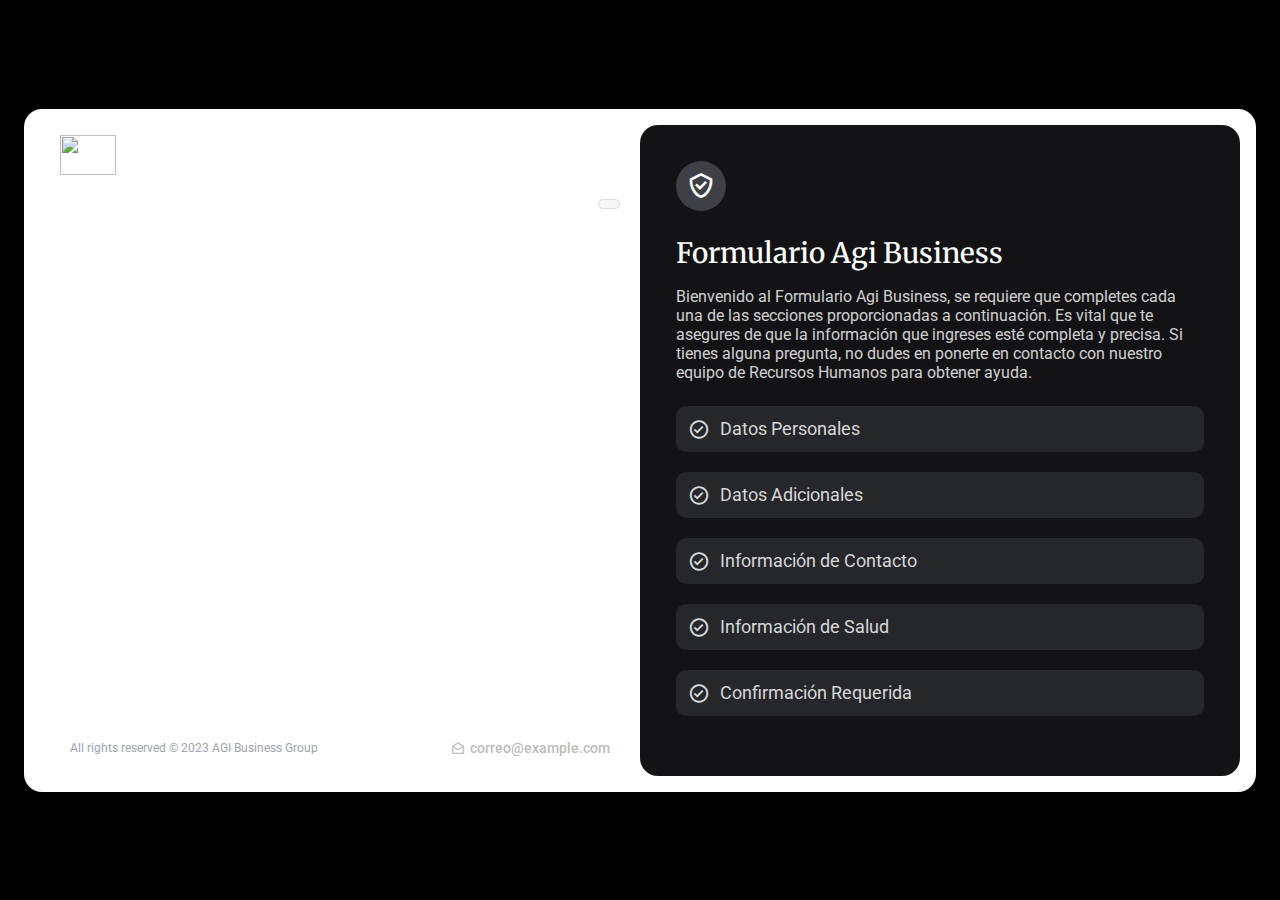
==== commit 650823c3: "The function show form was updated" ====
--- a/index.html
+++ b/index.html
@@ -36,7 +36,7 @@
                             <div class="title-form-up">
                                 <h2 class="title-form-h2"></h2>
                                 <div class="steps-container">
-                                    <p class="step-counter"></p>
+                                    <p class="step-counter-data"></p>
                                 </div>
                             </div>
                             <p class="title-form-description"></p>
@@ -45,7 +45,7 @@
                             <!-- Personal data section -->
                             <div class="personal-data sections-toggle-form"  id="data-personal" >
                                 <!-- Group 1 -->
-                                <div class="data-personal-one step" id="first">                            
+                                <div class="data-personal-one step hidden grid-form">                            
                                     <div class="form-group form-name">
                                         <label for="first-name">Nombre:</label>
                                         <div class="input-container">
@@ -107,7 +107,7 @@
                                     </div>
                                 </div>
                                 <!-- Group 2 -->
-                                <div class="data-personal-two step hidden" id="second">                            
+                                <div class="data-personal-two step hidden grid-form" >                            
                                     <div class="form-group form-direccion">
                                         <label for="direccion">Dirección:</label>
                                         <div class="input-container">
@@ -179,7 +179,7 @@
                                     </div>    
                                 </div>
                                 <!-- Group 3 -->
-                                <div class="data-personal-three step hidden" id="therd">                            
+                                <div class="data-personal-three step hidden grid-form">                            
                                     <div class="form-group form-nivel-educacion">
                                         <label for="nivel-educacion">Nivel de Educación:</label>
                                         <div class="input-container">
@@ -225,7 +225,7 @@
                             </div>
                             <!-- Aditional section -->
                             <div class="additional-data sections-toggle-form" id="additional-data">
-                                <div class="additional-data step">
+                                <div class="additional-data step grid-form">
                                     <div class="form-group form-name">
                                         <label for="first-name">Nombre:</label>
                                         <div class="input-container">
@@ -261,7 +261,7 @@
                             </div>
                             <!-- contact section -->
                             <div class="contact-info sections-toggle-form" id="contact-information">
-                                <div class="contact-info-container step" id="contact-info-1">
+                                <div class="contact-info-container step grid-form hidden" id="contact-info-1">
                                     <div class="form-group company-info">
                                         <label for="company-name">Nombre de la Empresa:</label>
                                         <div class="input-container">
@@ -295,7 +295,7 @@
                                     </div>
                                 </div>
 
-                                <div class="contact-info-container step hidden" id="contact-info-2">
+                                <div class="contact-info-container step hidden grid-form" id="contact-info-2">
                                     <div class="form-group company-info">
                                         <label for="company-name-2">Nombre de la Empresa:</label>
                                         <div class="input-container">
@@ -329,7 +329,7 @@
                                     </div>
                                 </div>
 
-                                <div class="contact-info-reference-personnel step hidden">
+                                <div class="contact-info-reference-personnel step hidden grid-form">
                                     <div class="form-group first-name">
                                         <label for="first-name">Nombre:</label>
                                         <div class="input-container">
@@ -354,7 +354,7 @@
                                         </div>
                                     </div>
                                 </div>
-                                <div class="contact-info-other-details step hidden">
+                                <div class="contact-info-other-details step hidden grid-form">
                                     <div class="form-group how-heard">
                                         <label for="how-heard">¿Cómo se enteró de nosotros?</label>
                                         <div class="input-container">
@@ -382,7 +382,7 @@
                             </div>
                             <!-- Health section -->
                             <div class="health-info sections-toggle-form" id="health-information">
-                                <div class="health-info-details step">
+                                <div class="health-info-details step ">
                                     <div class="form-group blood-type">
                                         <label for="blood-type">Tipo de Sangre:</label>
                                         <div class="input-container">
@@ -456,15 +456,170 @@
                                         </div>
                                     </div>
                                 </div>
+                                <div class="health-assessment step hidden">
+                                    <div class="form-group health-status">
+                                        <label for="health-status">¿Cómo consideras tu salud?</label>
+                                        <div class="input-container">
+                                            <select id="health-status" name="estado-salud" required>
+                                                <option value="muy-buena">Muy buena</option>
+                                                <option value="buena">Buena</option>
+                                                <option value="regular">Regular</option>
+                                                <option value="no-tan-buena">No tan buena</option>
+                                            </select>
+                                            <i class='bx bx-error-circle'></i>
+                                        </div>
+                                    </div>
+                                
+                                    <div class="form-group chronic-illness">
+                                        <label for="chronic-illness">¿Has padecido alguna enfermedad crónica?</label>
+                                        <div class="input-container">
+                                            <input type="text" id="chronic-illness" name="enfermedad-cronica">
+                                            <i class='bx bx-error-circle'></i>
+                                        </div>
+                                    </div>
+                                
+                                    <div class="form-group covid-recent">
+                                        <label for="covid-recent">¿Has padecido COVID-19 en los últimos 6 meses?</label>
+                                        <div class="input-container">
+                                            <input type="radio" id="covid-yes" name="covid-reciente" value="si">
+                                            <label for="covid-yes">Sí</label>
+                                            <input type="radio" id="covid-no" name="covid-reciente" value="no">
+                                            <label for="covid-no">No</label>
+                                        </div>
+                                    </div>
+                                
+                                    <div class="form-group covid-vaccine">
+                                        <label for="covid-vaccine">¿Estás vacunado contra el COVID-19?</label>
+                                        <div class="input-container">
+                                            <input type="radio" id="vaccine-yes" name="vacuna-covid" value="si">
+                                            <label for="vaccine-yes">Sí</label>
+                                            <input type="radio" id="vaccine-no" name="vacuna-covid" value="no">
+                                            <label for="vaccine-no">No</label>
+                                        </div>
+                                    </div>
+                                
+                                    <div class="form-group current-medication">
+                                        <label for="current-medication">¿Estás tomando algún medicamento actualmente?</label>
+                                        <div class="input-container">
+                                            <input type="text" id="current-medication" name="medicamento-actual">
+                                            <i class='bx bx-error-circle'></i>
+                                        </div>
+                                    </div>
+                                
+                                    <div class="form-group medical-appointment">
+                                        <label for="medical-appointment">¿Tienes alguna cita médica programada?</label>
+                                        <div class="input-container">
+                                            <input type="text" id="medical-appointment" name="cita-medica">
+                                            <i class='bx bx-error-circle'></i>
+                                        </div>
+                                    </div>
+                                </div>
+
 
                             </div>
                             <!-- Confirmation section -->
                             <div class="confirmation-required sections-toggle-form" id="confirmation-required">
-                                <h2>Hola mundo</h2>
-                            </div>
-                            <!-- Position section -->
-                            <div class="position-info sections-toggle-form" id="position-data">
-                                <h2>Hola mundo</h2>
+                                <div class="important-details step">
+                                    <div class="form-group studying">
+                                            <label for="studying">¿Actualmente estás estudiando?</label>
+                                            <div class="input-container">
+                                                <input type="radio" id="studying-yes" name="estudiando" value="si">
+                                                <label for="studying-yes">Sí</label>
+                                                <input type="radio" id="studying-no" name="estudiando" value="no">
+                                                <label for="studying-no">No</label>
+                                            </div>
+                                    </div>
+                                
+                                    <div class="form-group school-schedule">
+                                            <label for="school-schedule">¿Cuál es tu horario escolar?</label>
+                                            <div class="input-container">
+                                                <input type="text" id="school-schedule" name="horario-escolar">
+                                                <i class='bx bx-error-circle'></i>
+                                            </div>
+                                    </div>
+                                
+                                    <div class="form-group school-grade">
+                                            <label for="school-grade">¿Qué grado escolar estás cursando?</label>
+                                            <div class="input-container">
+                                                <input type="text" id="school-grade" name="grado-escolar">
+                                                <i class='bx bx-error-circle'></i>
+                                            </div>
+                                    </div>
+                                </div>                        
+                                <div class="travel-details step hidden">
+                                    <div class="form-group upcoming-event">
+                                            <label for="upcoming-event">¿Tienes algún evento o viaje programado para los próximos meses?</label>
+                                            <div class="input-container">
+                                                <input type="radio" id="event-yes" name="evento-programado" value="si">
+                                                <label for="event-yes">Sí</label>
+                                                <input type="radio" id="event-no" name="evento-programado" value="no">
+                                                <label for="event-no">No</label>
+                                            </div>
+                                    </div>
+                                
+                                    <div class="form-group event-details">
+                                            <label for="event-details">Fecha y motivo de este evento:</label>
+                                            <div class="input-container">
+                                                <input type="text" id="event-details" name="detalles-evento">
+                                                <i class='bx bx-error-circle'></i>
+                                            </div>
+                                    </div>
+                                
+                                    <div class="form-group transportation">
+                                            <label for="transportation">¿Cuál es tu medio de transporte?</label>
+                                            <div class="input-container">
+                                                <select id="transportation" name="medio-transporte" multiple>
+                                                    <option value="auto">Auto</option>
+                                                    <option value="bicicleta">Bicicleta</option>
+                                                    <option value="transporte-publico">Transporte Público</option>
+                                                    <option value="caminando">Caminando</option>
+                                                </select>
+                                                <i class='bx bx-error-circle'></i>
+                                            </div>
+                                    </div>
+                                
+                                    <div class="form-group commute-time">
+                                            <label for="commute-time">¿Cuánto tiempo haces de tu casa a esta ubicación?</label>
+                                            <div class="input-container">
+                                                <input type="text" id="commute-time" name="tiempo-traslado">
+                                                <i class='bx bx-error-circle'></i>
+                                            </div>
+                                    </div>
+                                </div>
+                                
+                                <div class="sales-experience step hidden">
+                                    <div class="form-group sales-experience">
+                                        <label for="sales-experience">¿Tienes experiencia en ventas?</label>
+                                        <div class="input-container">
+                                            <input type="radio" id="sales-experience-yes" name="experiencia-ventas" value="si">
+                                            <label for="sales-experience-yes">Sí</label>
+                                            <input type="radio" id="sales-experience-no" name="experiencia-ventas" value="no">
+                                            <label for="sales-experience-no">No</label>
+                                        </div>
+                                    </div>
+                                
+                                    <div class="form-group availability">
+                                        <label for="availability">Disponibilidad de horario:</label>
+                                        <div class="input-container">
+                                            <input type="text" id="availability" name="disponibilidad-horario">
+                                            <i class='bx bx-error-circle'></i>
+                                        </div>
+                                    </div>
+                                
+                                    <div class="form-group english-level">
+                                        <label for="english-level">Nivel de inglés:</label>
+                                        <div class="input-container">
+                                            <select id="english-level" name="nivel-ingles">
+                                                <option value="basico">Básico</option>
+                                                <option value="intermedio">Intermedio</option>
+                                                <option value="avanzado">Avanzado</option>
+                                                <option value="fluido">Fluido</option>
+                                            </select>
+                                            <i class='bx bx-error-circle'></i>
+                                        </div>
+                                    </div>
+                                </div>
+
                             </div>
                         </form>
                     </div>               
@@ -485,8 +640,8 @@
                             <span>Guardar</span>
                         </a>
                     </div>
-
                 </div>
+
                 <div class="footer-left">
                     <div class="footer-container">
                         <div class="copy-right">
@@ -535,10 +690,10 @@
                             <i class='bx bx-check-circle'></i>
                             <span>Confirmación Requerida</span>
                         </div>
-                        <div class="button it-bg-p" data-form="position-data">
+                        <!-- <div class="button it-bg-p" data-form="position-data">
                             <i class='bx bx-check-circle'></i>
                             <span>Información de Posición</span>
-                        </div>
+                        </div> -->
                     </div>
                 </div>
                 <div class="panel-item panel-item-footer">
@@ -551,6 +706,7 @@
 
 
     <script type="module" src="./assets/js/forms/formResultsUtils.js"></script>
+    <!-- <script src="./assets/js/forms/stepCounter.js"></script> -->
     <!-- <script src="./assets/js/forms/stepFormCounter.js"></script> -->
     <!-- <script src="./assets/js/forms/validationFunctions.js"></script> -->
 </body>
--- a/assets/css/left-panel/left-panel.css
+++ b/assets/css/left-panel/left-panel.css
@@ -46,7 +46,7 @@
     place-content: center;
     border: .1rem solid #dddddd;
 }
-.step-counter{
+.step-counter-data{
     font-size: 1.2rem;
     font-weight: 600;
 }
@@ -108,7 +108,7 @@
     opacity: 0;
     z-index: -1; 
   }
-  .sections-toggle-form.active{
+  .sections-toggle-form.active-selected{
     opacity: 1;
     z-index: 1;
     transition: all .3s ease;
--- a/assets/css/form/form-styles.css
+++ b/assets/css/form/form-styles.css
@@ -1,5 +1,5 @@
 
-.data-personal-one{
+.grid-form{
     /* display: none; */
     display: grid;
     grid-template-columns: repeat(4, auto);
@@ -8,12 +8,7 @@
     gap: 2rem;
     /* padding: 0 1rem; */
 }
-.data-personal-two{
-    display: none;
-}
-.data-personal-three{
-    display: none;
-}
+
 .form-group{
     height: 100%;
     display: flex;
@@ -116,7 +111,7 @@
 #saveButton{
     grid-column: 1/2;
 }
-.pager-container::before{
+/* .pager-container::before{
     content: "";
     background-color: var(--border-input);
     width: 2px;
@@ -125,7 +120,7 @@
     left: 50%;
     top: 50%;
     transform: translateY(-50%);
-}
+} */
 
 .form-btns {
     /* right: 0; */
@@ -174,8 +169,12 @@
     font-weight: bolder;
 }
 
-  .pager,
-  .hidden,
-  .save{
+  #prevButton,
+  #nextButton,
+  #saveButton{
+    display: none;
+  }
+
+  .hidden{
     display: none;
   }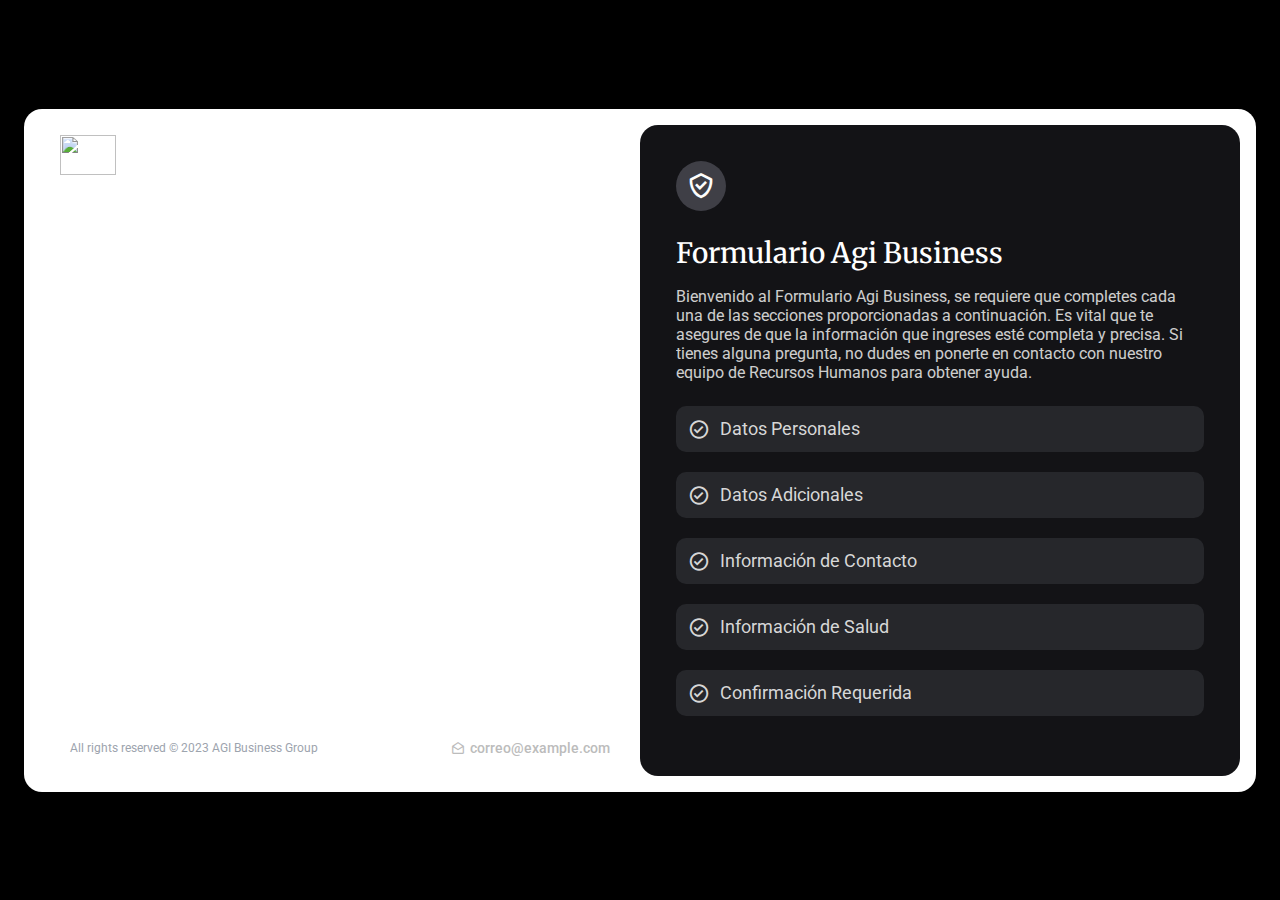
==== commit 94f25ce2: "btns next slide function started" ====
--- a/index.html
+++ b/index.html
@@ -225,7 +225,7 @@
                             </div>
                             <!-- Aditional section -->
                             <div class="additional-data sections-toggle-form" id="additional-data">
-                                <div class="additional-data step grid-form">
+                                <div class="additional-data step grid-form hidden">
                                     <div class="form-group form-name">
                                         <label for="first-name">Nombre:</label>
                                         <div class="input-container">
@@ -382,7 +382,7 @@
                             </div>
                             <!-- Health section -->
                             <div class="health-info sections-toggle-form" id="health-information">
-                                <div class="health-info-details step ">
+                                <div class="health-info-details step hidden">
                                     <div class="form-group blood-type">
                                         <label for="blood-type">Tipo de Sangre:</label>
                                         <div class="input-container">
@@ -519,7 +519,7 @@
                             </div>
                             <!-- Confirmation section -->
                             <div class="confirmation-required sections-toggle-form" id="confirmation-required">
-                                <div class="important-details step">
+                                <div class="important-details step hidden">
                                     <div class="form-group studying">
                                             <label for="studying">¿Actualmente estás estudiando?</label>
                                             <div class="input-container">
--- a/assets/css/left-panel/left-panel.css
+++ b/assets/css/left-panel/left-panel.css
@@ -45,6 +45,8 @@
     display: grid;
     place-content: center;
     border: .1rem solid #dddddd;
+    transition: all .3s ease;
+    display: none;
 }
 .step-counter-data{
     font-size: 1.2rem;
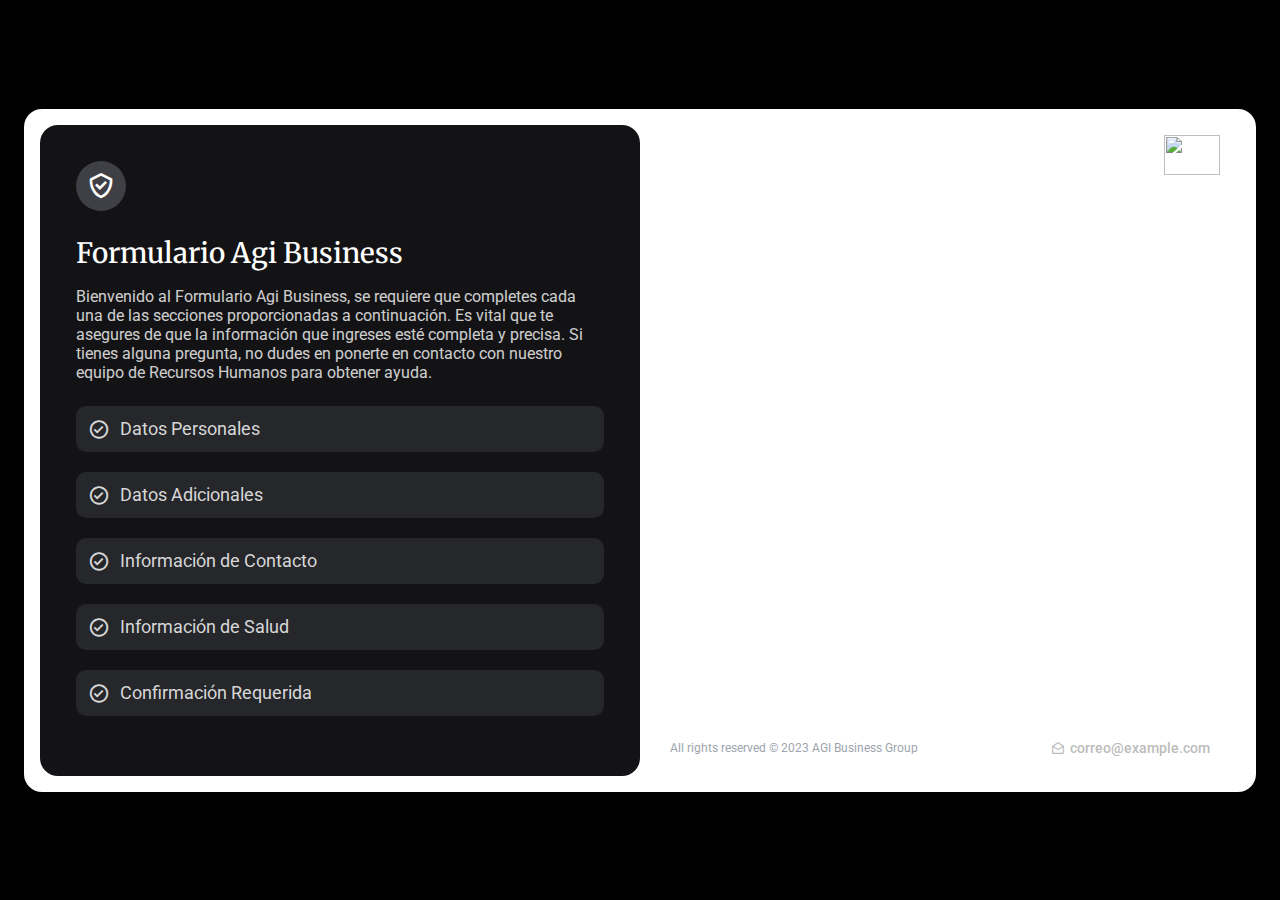
==== commit 46b82182: "fromulario style finished" ====
--- a/index.html
+++ b/index.html
@@ -6,16 +6,21 @@
     <title>AGI Form</title>
 
     <!-- Fonts and Icons-->
+    <link rel="stylesheet" href="https://unicons.iconscout.com/release/v4.0.8/css/line.css">
     <link rel="preconnect" href="https://fonts.googleapis.com">
-<link rel="preconnect" href="https://fonts.gstatic.com" crossorigin>
-<link href="https://fonts.googleapis.com/css2?family=Roboto:wght@400;500;700&display=swap" rel="stylesheet">
-<link rel="preconnect" href="https://fonts.googleapis.com">
-<link rel="preconnect" href="https://fonts.gstatic.com" crossorigin>
-<link href="https://fonts.googleapis.com/css2?family=Merriweather&display=swap" rel="stylesheet">
+    <link rel="preconnect" href="https://fonts.gstatic.com" crossorigin>
+    <link href="https://fonts.googleapis.com/css2?family=Roboto:wght@400;500;700&family=Merriweather&display=swap" rel="stylesheet">
+
     <link href='https://unpkg.com/boxicons@2.1.4/css/boxicons.min.css' rel='stylesheet'>
 
 
     <link rel="stylesheet" href="./assets/css/basics.css">
+    <link rel="stylesheet" href="./assets/css/form/personal-data.css">
+    <link rel="stylesheet" href="./assets/css/form/additional-data.css">
+    <link rel="stylesheet" href="./assets/css/form/contact-info.css">
+    <link rel="stylesheet" href="./assets/css/form/health-info.css">
+    <link rel="stylesheet" href="./assets/css/form/confirmation-required.css">
+
     <link rel="stylesheet" href="./assets/css/right-panel/rigth-panel.css">
     <link rel="stylesheet" href="./assets/css/left-panel/left-panel.css">
     <link rel="stylesheet" href="./assets/css/form/form-styles.css">
@@ -34,7 +39,10 @@
                     <div class="main-form-content">
                         <div class="form-header">
                             <div class="title-form-up">
-                                <h2 class="title-form-h2"></h2>
+                                <div class="title-container-left">
+                                    <div class="icon"></div>
+                                    <h2 class="title-form-h2"></h2>
+                                </div>
                                 <div class="steps-container">
                                     <p class="step-counter-data"></p>
                                 </div>
@@ -45,25 +53,25 @@
                             <!-- Personal data section -->
                             <div class="personal-data sections-toggle-form"  id="data-personal" >
                                 <!-- Group 1 -->
-                                <div class="data-personal-one step hidden grid-form">                            
+                                <div class="data-personal-one step hidden grid-form">
                                     <div class="form-group form-name">
                                         <label for="first-name">Nombre:</label>
                                         <div class="input-container">
-                                            <input type="text" id="first-name" name="nombre" required>
+                                            <input type="text" id="first-name" name="nombre" required placeholder="Ejemplo: Juan">
                                             <i class='bx bx-error-circle'></i>
                                         </div>
                                     </div>
                                     <div class="form-group form-last-name">
                                         <label for="last-name">Apellido Paterno:</label>
                                         <div class="input-container">
-                                            <input type="text" id="last-name" name="apellido_paterno" required>
+                                            <input type="text" id="last-name" name="apellido_paterno" required placeholder="Ejemplo: Pérez">
                                             <i class='bx bx-error-circle'></i>
                                         </div>
                                     </div>
                                     <div class="form-group form-middle-name">
                                         <label for="middle-name">Apellido Materno:</label>
                                         <div class="input-container">
-                                            <input type="text" id="middle-name" name="apellido_materno" required>
+                                            <input type="text" id="middle-name" name="apellido_materno"  placeholder="Ejemplo: González">
                                             <i class='bx bx-error-circle'></i>
                                         </div>
                                     </div>
@@ -71,23 +79,23 @@
                                         <label for="gender">Género:</label>
                                         <div class="input-container">
                                             <select id="gender" name="genero" required>
-                                                <option value="masculino">Masculino</option>
-                                                <option value="femenino">Femenino</option>
-                                                <option value="otro">Otro</option>
+                                                <option value="male">Masculino</option>
+                                                <option value="female">Femenino</option>
+                                                <option value="other">Otro</option>
                                             </select>
                                         </div>
                                     </div>
                                     <div class="form-group form-birthplace">
                                         <label for="birthplace">Lugar de Nacimiento:</label>
                                         <div class="input-container">
-                                            <input type="text" id="birthplace" name="lugar_nacimiento" required>
+                                            <input type="text" id="birthplace" name="lugar_nacimiento" required placeholder="Ejemplo: Ciudad de México">
                                             <i class='bx bx-error-circle'></i>
                                         </div>
                                     </div>
                                     <div class="form-group form-nationality">
                                         <label for="nationality">Nacionalidad:</label>
                                         <div class="input-container">
-                                            <input type="text" id="nationality" name="nacionalidad" required>
+                                            <input type="text" id="nationality" name="nacionalidad" required placeholder="Ejemplo: Mexicana">
                                             <i class='bx bx-error-circle'></i>
                                         </div>
                                     </div>
@@ -100,125 +108,143 @@
                                     </div>
                                     <div class="form-group form-age">
                                         <label for="age">Edad:</label>
-                                        <div class="input-container">
-                                            <input type="number" id="age" name="edad" required>
-                                            <i class='bx bx-error-circle'></i>
-                                        </div>
-                                    </div>
-                                </div>
+                                        <div class="input-container number-container">
+                                            <input type="number" id="age" name="age" required placeholder="Ejemplo: 30">
+                                            <i class='bx bx-error-circle'></i>
+                                        </div>
+                                    </div>
+                                </div>
+
                                 <!-- Group 2 -->
-                                <div class="data-personal-two step hidden grid-form" >                            
-                                    <div class="form-group form-direccion">
-                                        <label for="direccion">Dirección:</label>
-                                        <div class="input-container">
-                                            <input type="text" id="direccion" name="direccion" required>
-                                            <i class='bx bx-error-circle'></i>
-                                        </div>
-                                    </div>
-                                    <div class="form-group form-colonia">
-                                        <label for="colonia">Colonia:</label>
-                                        <div class="input-container">
-                                            <input type="text" id="colonia" name="colonia" required>
-                                            <i class='bx bx-error-circle'></i>
-                                        </div>
-                                    </div>
-                                    <div class="form-group form-codigo-postal">
-                                        <label for="codigo-postal">Código Postal:</label>
-                                        <div class="input-container">
-                                            <input type="text" id="codigo-postal" name="codigo_postal" required>
-                                            <i class='bx bx-error-circle'></i>
-                                        </div>
-                                    </div>
-                                    <div class="form-group form-vive-con">
-                                        <label for="vive-con">Vive Con:</label>
-                                        <div class="input-container">
-                                            <input type="text" id="vive-con" name="vive_con" required>
-                                            <i class='bx bx-error-circle'></i>
-                                        </div>
-                                    </div>
-                                    <div class="form-group form-tenencia-vivienda">
-                                        <label for="tenencia-vivienda">Tenencia de Vivienda:</label>
-                                        <div class="input-container">
-                                            <select id="tenencia-vivienda" name="tenencia_vivienda" required>
-                                                <option value="propia">Propia</option>
-                                                <option value="alquiler">Alquiler</option>
-                                            </select>
-                                        </div>
-                                    </div>
-                                    <div class="form-group form-estado-civil">
-                                        <label for="estado-civil">Estado Civil:</label>
-                                        <div class="input-container">
-                                            <select id="estado-civil" name="estado_civil" required>
-                                                <option value="soltero">Soltero</option>
-                                                <option value="casado">Casado</option>
-                                                <option value="divorciado">Divorciado</option>
-                                                <option value="viudo">Viudo</option>
-                                            </select>
-                                        </div>
-                                    </div>
-                                    <div class="form-group form-hijos">
-                                        <label for="hijos">Hijos:</label>
-                                        <div class="input-container">
-                                            <input type="number" id="hijos" name="numero_de_hijos" min="0" required>
-                                            <i class='bx bx-error-circle'></i>
-                                        </div>
-                                    </div>
-                                    <div class="form-group form-telefono">
-                                        <label for="telefono">Número de Teléfono:</label>
-                                        <div class="input-container">
-                                            <input type="tel" id="telefono" name="numero_de_telefono" required>
-                                            <i class='bx bx-error-circle'></i>
-                                        </div>
-                                    </div>
-                                    <div class="form-group form-celular">
-                                        <label for="celular">Número de Celular:</label>
-                                        <div class="input-container">
-                                            <input type="tel" id="celular" name="numero_de_celular" required>
-                                            <i class='bx bx-error-circle'></i>
-                                        </div>
-                                    </div>    
-                                </div>
+                                <div class="data-personal-two step hidden grid-form">
+                                    <div class="form-group form-address">
+                                        <label for="address">Dirección:</label>
+                                        <div class="input-container">
+                                            <input type="text" id="address" name="address" required placeholder="Ejemplo: Calle Principal 123">
+                                            <i class='bx bx-error-circle'></i>
+                                        </div>
+                                    </div>
+                                    <div class="form-group form-suburb">
+                                        <label for="suburb">Colonia:</label>
+                                        <div class="input-container">
+                                            <input type="text" id="suburb" name="suburb" required placeholder="Ejemplo: Colonia Moderna">
+                                            <i class='bx bx-error-circle'></i>
+                                        </div>
+                                    </div>
+                                    <div class="form-group form-zip">
+                                        <label for="zip">Código Postal:</label>
+                                        <div class="input-container">
+                                            <input type="text" id="zip" name="zip" required placeholder="Ejemplo: 12345">
+                                            <i class='bx bx-error-circle'></i>
+                                        </div>
+                                    </div>
+                                    <div class="form-group form-living-with">
+                                        <label for="living-with">Vive Con:</label>
+                                        <div class="input-container">
+                                            <input type="text" id="living-with" name="living_with" required placeholder="Ejemplo: Familiares">
+                                            <i class='bx bx-error-circle'></i>
+                                        </div>
+                                    </div>
+                                    <div class="form-group form-housing-tenure">
+                                        <label for="housing-tenure">Tenencia de Vivienda:</label>
+                                        <div class="input-container">
+                                            <select id="housing-tenure" name="housing_tenure" required>
+                                                <option value="" disabled selected>Selecciona una opción</option>
+                                                <option value="own">Propia</option>
+                                                <option value="rent">Alquiler</option>
+                                            </select>
+                                        </div>
+                                    </div>
+                                    <div class="form-group form-marital-status">
+                                        <label for="marital-status">Estado Civil:</label>
+                                        <div class="input-container">
+                                            <select id="marital-status" name="marital_status" required>
+                                                <option value="" disabled selected>Selecciona una opción</option>
+                                                <option value="single">Soltero</option>
+                                                <option value="married">Casado</option>
+                                                <option value="divorced">Divorciado</option>
+                                                <option value="widowed">Viudo</option>
+                                            </select>
+                                        </div>
+                                    </div>
+                                    <div class="form-group form-children">
+                                        <label for="children">Hijos:</label>
+                                        <div class="input-container">
+                                            <input type="number" id="children" name="number_of_children" min="0" required placeholder="Ejemplo: 2">
+                                            <i class='bx bx-error-circle'></i>
+                                        </div>
+                                    </div>
+                                    <div class="form-group form-phone">
+                                        <label for="phone">Número de Teléfono:</label>
+                                        <div class="input-container">
+                                            <input type="tel" id="phone" name="phone_number" required placeholder="Ejemplo: (123) 456-7890">
+                                            <i class='bx bx-error-circle'></i>
+                                        </div>
+                                    </div>
+                                    <div class="form-group form-cellphone">
+                                        <label for="cellphone">Número de Celular:</label>
+                                        <div class="input-container">
+                                            <input type="tel" id="cellphone" name="cellphone_number" required placeholder="Ejemplo: (987) 654-3210">
+                                            <i class='bx bx-error-circle'></i>
+                                        </div>
+                                    </div>
+                                </div>
+
+
                                 <!-- Group 3 -->
-                                <div class="data-personal-three step hidden grid-form">                            
-                                    <div class="form-group form-nivel-educacion">
-                                        <label for="nivel-educacion">Nivel de Educación:</label>
-                                        <div class="input-container">
-                                            <input type="text" id="nivel-educacion" name="nivel_de_educacion" required>
-                                            <i class='bx bx-error-circle'></i>
-                                        </div>
-                                    </div>
-                                    <div class="form-group form-area-carrera">
-                                        <label for="area-carrera">Área o Carrera:</label>
-                                        <div class="input-container">
-                                            <input type="text" id="area-carrera" name="area_o_carrera" required>
+                                <div class="data-personal-three step hidden grid-form">
+                                    <div class="form-group form-education-level">
+                                        <label for="education-level">Nivel de Educación:</label>
+                                        <div class="input-container">
+                                            <select id="education-level" name="nivel_de_educacion" required>
+                                                <option value="" selected disabled>Selecciona un nivel de educación</option>
+                                                <option value="Primaria">Primaria</option>
+                                                <option value="Secundaria">Secundaria</option>
+                                                <option value="Preparatoria">Preparatoria</option>
+                                                <option value="Licenciatura">Licenciatura</option>
+                                                <option value="Maestría">Maestría</option>
+                                                <option value="Doctorado">Doctorado</option>
+                                                <option value="Otro">Otro</option>
+                                            </select>
+                                            <i class='bx bx-error-circle'></i>
+                                        </div>
+                                    </div>
+
+                                    <div class="form-group form-field-of-study">
+                                        <label for="field-of-study">Área o Carrera:</label>
+                                        <div class="input-container">
+                                            <input type="text" id="field-of-study" name="area_o_carrera" required placeholder="Ejemplo: Ingeniería Civil">
                                             <i class='bx bx-error-circle'></i>
                                         </div>
                                     </div>
                                     <div class="form-group form-rfc">
                                         <label for="rfc">RFC:</label>
                                         <div class="input-container">
-                                            <input type="text" id="rfc" name="rfc" required>
+                                            <input type="text" id="rfc" name="rfc" required placeholder="Ejemplo: ABCD123456EFG">
                                             <i class='bx bx-error-circle'></i>
                                         </div>
                                     </div>
                                     <div class="form-group form-curp">
                                         <label for="curp">CURP:</label>
                                         <div class="input-container">
-                                            <input type="text" id="curp" name="curp" required>
+                                            <input type="text" id="curp" name="curp" required placeholder="Ejemplo: ABCD940510HDFGRL07">
                                             <i class='bx bx-error-circle'></i>
                                         </div>
                                     </div>
                                     <div class="form-group form-imss">
                                         <label for="imss">IMSS:</label>
                                         <div class="input-container">
-                                            <input type="text" id="imss" name="imss" required>
-                                            <i class='bx bx-error-circle'></i>
-                                        </div>
-                                    </div>
-                                    <div class="form-group form-pasaporte">
-                                        <label for="pasaporte">¿Tiene Pasaporte/Visa?</label>
-                                        <div class="input-container">
-                                            <input type="checkbox" id="pasaporte" name="tiene_pasaporte">
+                                            <input type="text" id="imss" name="imss" required placeholder="Ejemplo: 1234567890">
+                                            <i class='bx bx-error-circle'></i>
+                                        </div>
+                                    </div>
+                                    <div class="form-group form-passport">
+                                        <label for="passport">¿Tiene Pasaporte/Visa?</label>
+                                        <div class="input-container select-container">
+                                            <select id="passport" name="tiene_pasaporte">
+                                                <option value="si">Sí, tengo Pasaporte/Visa</option>
+                                                <option value="no">No, no tengo Pasaporte/Visa</option>
+                                            </select>
                                         </div>
                                     </div>
                                 </div>
@@ -229,150 +255,141 @@
                                     <div class="form-group form-name">
                                         <label for="first-name">Nombre:</label>
                                         <div class="input-container">
-                                            <input type="text" id="first-name" name="nombre" required>
+                                            <input type="text" id="first-name" name="nombre" required placeholder="Ejemplo: Juan">
                                             <i class='bx bx-error-circle'></i>
                                         </div>
                                     </div>
                                     <div class="form-group form-last-name">
-                                        <label for="first-name">Apellido:</label>
-                                        <div class="input-container">
-                                            <input type="text" id="referal-last-name" name="referal-last-name" required>
-                                            <i class='bx bx-error-circle'></i>
-                                        </div>
-                                    </div>
-
+                                        <label for="referal-last-name">Apellido:</label>
+                                        <div class="input-container">
+                                            <input type="text" id="referal-last-name" name="apellido" required placeholder="Ejemplo: Pérez">
+                                            <i class='bx bx-error-circle'></i>
+                                        </div>
+                                    </div>
                                     <div class="form-group form-phone">
                                         <label for="contact-phone">Teléfono de Contacto:</label>
                                         <div class="input-container">
-                                            <input type="tel" id="contact-phone" name="telefono" required>
-                                            <i class='bx bx-error-circle'></i>
-                                        </div>
-                                    </div>
-
+                                            <input type="tel" id="contact-phone" name="telefono" required placeholder="Ejemplo: (123) 456-7890">
+                                            <i class='bx bx-error-circle'></i>
+                                        </div>
+                                    </div>
                                     <div class="form-group form-relationship">
                                         <label for="relationship">Parentesco:</label>
                                         <div class="input-container">
-                                            <input type="text" id="relationship" name="parentesco" required>
-                                            <i class='bx bx-error-circle'></i>
-                                        </div>
-                                    </div>
-
+                                            <input type="text" id="relationship" name="parentesco" required placeholder="Ejemplo: Padre">
+                                            <i class='bx bx-error-circle'></i>
+                                        </div>
+                                    </div>
                                 </div>
                             </div>
                             <!-- contact section -->
                             <div class="contact-info sections-toggle-form" id="contact-information">
                                 <div class="contact-info-container step grid-form hidden" id="contact-info-1">
                                     <div class="form-group company-info">
-                                        <label for="company-name">Nombre de la Empresa:</label>
-                                        <div class="input-container">
-                                            <input type="text" id="company-name" name="nombre-empresa" required>
-                                            <i class='bx bx-error-circle'></i>
-                                        </div>
-                                    </div>
-                                
+                                        <label for="company-name">Nombre de la Empresa 1:</label>
+                                        <div class="input-container">
+                                            <input type="text" id="company-name" name="nombre-empresa" required placeholder="Ejemplo: ABC Corp">
+                                            <i class='bx bx-error-circle'></i>
+                                        </div>
+                                    </div>
+                                    <div class="form-group boss">
+                                        <label for="boss">Jefe Directo:</label>
+                                        <div class="input-container">
+                                            <input type="text" id="boss" name="jefe-directo" required placeholder="Ejemplo: María González">
+                                            <i class='bx bx-error-circle'></i>
+                                        </div>
+                                    </div>
                                     <div class="form-group contact-phone">
                                         <label for="contact-phone">Teléfono de Contacto:</label>
                                         <div class="input-container">
-                                            <input type="tel" id="contact-phone" name="telefono-contacto" required>
-                                            <i class='bx bx-error-circle'></i>
-                                        </div>
-                                    </div>
-                                
+                                            <input type="tel" id="contact-phone" name="telefono-contacto" required placeholder="Ejemplo: (123) 456-7890">
+                                            <i class='bx bx-error-circle'></i>
+                                        </div>
+                                    </div>
                                     <div class="form-group extension">
                                         <label for="extension">Extensión:</label>
                                         <div class="input-container">
-                                            <input type="text" id="extension" name="extension" required>
-                                            <i class='bx bx-error-circle'></i>
-                                        </div>
-                                    </div>
-                                
+                                            <input type="text" id="extension" name="extension" required placeholder="Ejemplo: 123">
+                                            <i class='bx bx-error-circle'></i>
+                                        </div>
+                                    </div>
+                                </div>
+
+                                <div class="contact-info-container step grid-form hidden" id="contact-info-2">
+                                    <div class="form-group company-info">
+                                        <label for="company-name">Nombre de la Empresa 2:</label>
+                                        <div class="input-container">
+                                            <input type="text" id="company-name" name="nombre-empresa" required placeholder="Ejemplo: ABC Corp">
+                                            <i class='bx bx-error-circle'></i>
+                                        </div>
+                                    </div>
                                     <div class="form-group boss">
                                         <label for="boss">Jefe Directo:</label>
                                         <div class="input-container">
-                                            <input type="text" id="boss" name="jefe-directo" required>
-                                            <i class='bx bx-error-circle'></i>
-                                        </div>
-                                    </div>
-                                </div>
-
-                                <div class="contact-info-container step hidden grid-form" id="contact-info-2">
-                                    <div class="form-group company-info">
-                                        <label for="company-name-2">Nombre de la Empresa:</label>
-                                        <div class="input-container">
-                                            <input type="text" id="company-name-2" name="nombre-empresa-2" required>
-                                            <i class='bx bx-error-circle'></i>
-                                        </div>
-                                    </div>
-                                
+                                            <input type="text" id="boss" name="jefe-directo" required placeholder="Ejemplo: María González">
+                                            <i class='bx bx-error-circle'></i>
+                                        </div>
+                                    </div>
                                     <div class="form-group contact-phone">
-                                        <label for="contact-phone-2">Teléfono de Contacto:</label>
-                                        <div class="input-container">
-                                            <input type="tel" id="contact-phone-2" name="telefono-contacto-2" required>
-                                            <i class='bx bx-error-circle'></i>
-                                        </div>
-                                    </div>
-                                
+                                        <label for="contact-phone">Teléfono de Contacto:</label>
+                                        <div class="input-container">
+                                            <input type="tel" id="contact-phone" name="telefono-contacto" required placeholder="Ejemplo: (123) 456-7890">
+                                            <i class='bx bx-error-circle'></i>
+                                        </div>
+                                    </div>
                                     <div class="form-group extension">
-                                        <label for="extension-2">Extensión:</label>
-                                        <div class="input-container">
-                                            <input type="text" id="extension-2" name="extension-2" required>
-                                            <i class='bx bx-error-circle'></i>
-                                        </div>
-                                    </div>
-                                
-                                    <div class="form-group boss">
-                                        <label for="boss-2">Jefe Directo:</label>
-                                        <div class="input-container">
-                                            <input type="text" id="boss-2" name="jefe-directo-2" required>
-                                            <i class='bx bx-error-circle'></i>
-                                        </div>
-                                    </div>
+                                        <label for="extension">Extensión:</label>
+                                        <div class="input-container">
+                                            <input type="text" id="extension" name="extension" required placeholder="Ejemplo: 123">
+                                            <i class='bx bx-error-circle'></i>
+                                        </div>
+                                    </div>
+                                    
                                 </div>
 
                                 <div class="contact-info-reference-personnel step hidden grid-form">
                                     <div class="form-group first-name">
-                                        <label for="first-name">Nombre:</label>
-                                        <div class="input-container">
-                                            <input type="text" id="first-name" name="nombre" required>
-                                            <i class='bx bx-error-circle'></i>
-                                        </div>
-                                    </div>
-                                
+                                        <label for="first-name">Nombre (Referencia Personal 1):</label>
+                                        <div class="input-container">
+                                            <input type="text" id="first-name" name="nombre" required placeholder="Ejemplo: Juan">
+                                            <i class='bx bx-error-circle'></i>
+                                        </div>
+                                    </div>
                                     <div class="form-group last-name">
                                         <label for="last-name">Apellidos:</label>
                                         <div class="input-container">
-                                            <input type="text" id="last-name" name="apellidos" required>
-                                            <i class='bx bx-error-circle'></i>
-                                        </div>
-                                    </div>
-                                
+                                            <input type="text" id="last-name" name="apellidos" required placeholder="Ejemplo: Pérez González">
+                                            <i class='bx bx-error-circle'></i>
+                                        </div>
+                                    </div>
                                     <div class="form-group contact-phone">
                                         <label for="contact-phone">Teléfono de Contacto:</label>
                                         <div class="input-container">
-                                            <input type="tel" id="contact-phone" name="telefono-contacto" required>
-                                            <i class='bx bx-error-circle'></i>
-                                        </div>
-                                    </div>
-                                </div>
-                                <div class="contact-info-other-details step hidden grid-form">
-                                    <div class="form-group how-heard">
-                                        <label for="how-heard">¿Cómo se enteró de nosotros?</label>
-                                        <div class="input-container">
-                                            <select id="how-heard" name="como-se-entero" required>
-                                                <option value="amigo">Un amigo</option>
-                                                <option value="redes-sociales">Redes Sociales</option>
-                                                <option value="busqueda-web">Búsqueda en la web</option>
-                                                <option value="evento">Evento o conferencia</option>
-                                                <option value="otro">Otro</option>
-                                            </select>
-                                            <i class='bx bx-error-circle'></i>
-                                        </div>
-                                    </div>
-                                
-                                    <div class="form-group relative-name">
-                                        <label for="relative-name">Si tienes un familiar aquí, ingrésalo:</label>
-                                        <div class="input-container">
-                                            <input type="text" id="relative-name" name="familiar" placeholder="Nombre del familiar">
+                                            <input type="tel" id="contact-phone" name="telefono-contacto" required placeholder="Ejemplo: (123) 456-7890">
+                                            <i class='bx bx-error-circle'></i>
+                                        </div>
+                                    </div>
+                                </div>
+
+                                <div class="contact-info-reference-personnel step hidden grid-form">
+                                    <div class="form-group first-name">
+                                        <label for="first-name">Nombre (Referencia Personal 2):</label>
+                                        <div class="input-container">
+                                            <input type="text" id="first-name" name="nombre" required placeholder="Ejemplo: Juan">
+                                            <i class='bx bx-error-circle'></i>
+                                        </div>
+                                    </div>
+                                    <div class="form-group last-name">
+                                        <label for="last-name">Apellidos:</label>
+                                        <div class="input-container">
+                                            <input type="text" id="last-name" name="apellidos" required placeholder="Ejemplo: Pérez González">
+                                            <i class='bx bx-error-circle'></i>
+                                        </div>
+                                    </div>
+                                    <div class="form-group contact-phone">
+                                        <label for="contact-phone">Teléfono de Contacto:</label>
+                                        <div class="input-container">
+                                            <input type="tel" id="contact-phone" name="telefono-contacto" required placeholder="Ejemplo: (123) 456-7890">
                                             <i class='bx bx-error-circle'></i>
                                         </div>
                                     </div>
@@ -382,7 +399,7 @@
                             </div>
                             <!-- Health section -->
                             <div class="health-info sections-toggle-form" id="health-information">
-                                <div class="health-info-details step hidden">
+                                <div class="health-info-details step hidden grid-form-health">
                                     <div class="form-group blood-type">
                                         <label for="blood-type">Tipo de Sangre:</label>
                                         <div class="input-container">
@@ -399,64 +416,67 @@
                                             <i class='bx bx-error-circle'></i>
                                         </div>
                                     </div>
-                                
                                     <div class="form-group allergies">
                                         <label for="allergies">Alergias que padece:</label>
                                         <div class="input-container">
-                                            <input type="text" id="allergies" name="alergias" required>
-                                            <i class='bx bx-error-circle'></i>
-                                        </div>
-                                    </div>
-                                
+                                            <input type="text" id="allergies" name="alergias" required placeholder="Ejemplo: Polen, Penicilina">
+                                            <i class='bx bx-error-circle'></i>
+                                        </div>
+                                    </div>
+                                    
                                     <div class="form-group diabetes">
                                         <label for="diabetes">¿Tiene diabetes?</label>
                                         <div class="input-container">
-                                            <input type="radio" id="diabetes-yes" name="diabetes" value="si">
-                                            <label for="diabetes-yes">Sí</label>
-                                            <input type="radio" id="diabetes-no" name="diabetes" value="no">
-                                            <label for="diabetes-no">No</label>
-                                        </div>
-                                    </div>
-                                
+                                            <select id="diabetes" name="diabetes">
+                                                <option value="si">Sí</option>
+                                                <option value="no">No</option>
+                                            </select>
+                                            <i class='bx bx-error-circle'></i>
+                                        </div>
+                                    </div>
+
                                     <div class="form-group hypertension">
                                         <label for="hypertension">¿Tiene hipertensión?</label>
                                         <div class="input-container">
-                                            <input type="radio" id="hypertension-yes" name="hipertension" value="si">
-                                            <label for="hypertension-yes">Sí</label>
-                                            <input type="radio" id="hypertension-no" name="hipertension" value="no">
-                                            <label for="hypertension-no">No</label>
-                                        </div>
-                                    </div>
-                                
+                                            <select id="hypertension" name="hipertension">
+                                                <option value="si">Sí</option>
+                                                <option value="no">No</option>
+                                            </select>
+                                            <i class='bx bx-error-circle'></i>
+                                        </div>
+                                    </div>
+
                                     <div class="form-group vision">
                                         <label for="vision">¿Tiene miopía o astigmatismo?</label>
                                         <div class="input-container">
-                                            <input type="radio" id="vision-yes" name="vision" value="si">
-                                            <label for="vision-yes">Sí</label>
-                                            <input type="radio" id="vision-no" name="vision" value="no">
-                                            <label for="vision-no">No</label>
-                                        </div>
-                                    </div>
-                                
+                                            <select id="vision" name="vision">
+                                                <option value="si">Sí</option>
+                                                <option value="no">No</option>
+                                            </select>
+                                            <i class='bx bx-error-circle'></i>
+                                        </div>
+                                    </div>
+
                                     <div class="form-group motor-difficulty">
                                         <label for="motor-difficulty">¿Tiene dificultad motriz?</label>
                                         <div class="input-container">
-                                            <input type="radio" id="motor-difficulty-yes" name="dificultad-motriz" value="si">
-                                            <label for="motor-difficulty-yes">Sí</label>
-                                            <input type="radio" id="motor-difficulty-no" name="dificultad-motriz" value="no">
-                                            <label for="motor-difficulty-no">No</label>
-                                        </div>
-                                    </div>
-                                
+                                            <select id="motor-difficulty" name="dificultad-motriz">
+                                                <option value="si">Sí</option>
+                                                <option value="no">No</option>
+                                            </select>
+                                            <i class='bx bx-error-circle'></i>
+                                        </div>
+                                    </div>
+                                    
                                     <div class="form-group sports">
                                         <label for="sports">¿Practica algún deporte?</label>
                                         <div class="input-container">
-                                            <input type="text" id="sports" name="deporte">
-                                            <i class='bx bx-error-circle'></i>
-                                        </div>
-                                    </div>
-                                </div>
-                                <div class="health-assessment step hidden">
+                                            <input type="text" id="sports" name="deporte" placeholder="Ejemplo: Fútbol, Natación">
+                                            <i class='bx bx-error-circle'></i>
+                                        </div>
+                                    </div>
+                                </div>
+                                <div class="health-assessment step hidden grid-form-health">
                                     <div class="form-group health-status">
                                         <label for="health-status">¿Cómo consideras tu salud?</label>
                                         <div class="input-container">
@@ -469,143 +489,135 @@
                                             <i class='bx bx-error-circle'></i>
                                         </div>
                                     </div>
-                                
                                     <div class="form-group chronic-illness">
                                         <label for="chronic-illness">¿Has padecido alguna enfermedad crónica?</label>
                                         <div class="input-container">
-                                            <input type="text" id="chronic-illness" name="enfermedad-cronica">
-                                            <i class='bx bx-error-circle'></i>
-                                        </div>
-                                    </div>
-                                
-                                    <div class="form-group covid-recent">
+                                            <input type="text" id="chronic-illness" name="enfermedad-cronica" placeholder="Especificar enfermedad crónica si aplica">
+                                            <i class='bx bx-error-circle'></i>
+                                        </div>
+                                    </div>
+                                    <div class="form-group">
                                         <label for="covid-recent">¿Has padecido COVID-19 en los últimos 6 meses?</label>
                                         <div class="input-container">
-                                            <input type="radio" id="covid-yes" name="covid-reciente" value="si">
-                                            <label for="covid-yes">Sí</label>
-                                            <input type="radio" id="covid-no" name="covid-reciente" value="no">
-                                            <label for="covid-no">No</label>
-                                        </div>
-                                    </div>
-                                
-                                    <div class="form-group covid-vaccine">
+                                            <select id="covid-recent" name="covid-reciente">
+                                                <option value="si">Sí</option>
+                                                <option value="no">No</option>
+                                            </select>
+                                            <i class='bx bx-error-circle'></i>
+                                        </div>
+                                    </div>
+
+                                    <div class="form-group">
                                         <label for="covid-vaccine">¿Estás vacunado contra el COVID-19?</label>
                                         <div class="input-container">
-                                            <input type="radio" id="vaccine-yes" name="vacuna-covid" value="si">
-                                            <label for="vaccine-yes">Sí</label>
-                                            <input type="radio" id="vaccine-no" name="vacuna-covid" value="no">
-                                            <label for="vaccine-no">No</label>
-                                        </div>
-                                    </div>
-                                
+                                            <select id="covid-vaccine" name="vacuna-covid">
+                                                <option value="si">Sí</option>
+                                                <option value="no">No</option>
+                                            </select>
+                                            <i class='bx bx-error-circle'></i>
+                                        </div>
+                                    </div>
+                                    
+                                </div>
+                                <div class="health-assessment-2 step hidden grid-form">
                                     <div class="form-group current-medication">
                                         <label for="current-medication">¿Estás tomando algún medicamento actualmente?</label>
                                         <div class="input-container">
-                                            <input type="text" id="current-medication" name="medicamento-actual">
-                                            <i class='bx bx-error-circle'></i>
-                                        </div>
-                                    </div>
-                                
+                                            <input type="text" id="current-medication" name="medicamento-actual" placeholder="Especificar medicamento si aplica">
+                                            <i class='bx bx-error-circle'></i>
+                                        </div>
+                                    </div>
                                     <div class="form-group medical-appointment">
                                         <label for="medical-appointment">¿Tienes alguna cita médica programada?</label>
                                         <div class="input-container">
-                                            <input type="text" id="medical-appointment" name="cita-medica">
-                                            <i class='bx bx-error-circle'></i>
-                                        </div>
-                                    </div>
-                                </div>
-
-
+                                            <input type="text" id="medical-appointment" name="cita-medica" placeholder="Especificar cita médica si aplica">
+                                            <i class='bx bx-error-circle'></i>
+                                        </div>
+                                    </div>
+                                </div>
                             </div>
                             <!-- Confirmation section -->
                             <div class="confirmation-required sections-toggle-form" id="confirmation-required">
-                                <div class="important-details step hidden">
+                                <div class="important-details step hidden grid-form">
                                     <div class="form-group studying">
-                                            <label for="studying">¿Actualmente estás estudiando?</label>
-                                            <div class="input-container">
-                                                <input type="radio" id="studying-yes" name="estudiando" value="si">
-                                                <label for="studying-yes">Sí</label>
-                                                <input type="radio" id="studying-no" name="estudiando" value="no">
-                                                <label for="studying-no">No</label>
-                                            </div>
-                                    </div>
-                                
+                                        <label for="studying">¿Actualmente estás estudiando?</label>
+                                        <div class="input-container">
+                                            <select id="studying-select" name="estudiando">
+                                                <option value="si">Sí</option>
+                                                <option value="no">No</option>
+                                            </select>
+                                            <i class='bx bx-error-circle'></i>
+                                        </div>
+                                    </div>
                                     <div class="form-group school-schedule">
-                                            <label for="school-schedule">¿Cuál es tu horario escolar?</label>
-                                            <div class="input-container">
-                                                <input type="text" id="school-schedule" name="horario-escolar">
-                                                <i class='bx bx-error-circle'></i>
-                                            </div>
-                                    </div>
-                                
+                                        <label for="school-schedule">¿Cuál es tu horario escolar?</label>
+                                        <div class="input-container">
+                                            <input type="text" id="school-schedule" name="horario-escolar" placeholder="Especificar horario escolar si aplica">
+                                            <i class='bx bx-error-circle'></i>
+                                        </div>
+                                    </div>
                                     <div class="form-group school-grade">
-                                            <label for="school-grade">¿Qué grado escolar estás cursando?</label>
-                                            <div class="input-container">
-                                                <input type="text" id="school-grade" name="grado-escolar">
-                                                <i class='bx bx-error-circle'></i>
-                                            </div>
-                                    </div>
-                                </div>                        
-                                <div class="travel-details step hidden">
+                                        <label for="school-grade">¿Qué grado escolar estás cursando?</label>
+                                        <div class="input-container">
+                                            <input type="text" id="school-grade" name="grado-escolar" placeholder="Especificar grado escolar si aplica">
+                                            <i class='bx bx-error-circle'></i>
+                                        </div>
+                                    </div>
+                                </div>
+                                <div class="travel-details step hidden grid-form">
                                     <div class="form-group upcoming-event">
-                                            <label for="upcoming-event">¿Tienes algún evento o viaje programado para los próximos meses?</label>
-                                            <div class="input-container">
-                                                <input type="radio" id="event-yes" name="evento-programado" value="si">
-                                                <label for="event-yes">Sí</label>
-                                                <input type="radio" id="event-no" name="evento-programado" value="no">
-                                                <label for="event-no">No</label>
-                                            </div>
-                                    </div>
-                                
+                                        <label for="upcoming-event">¿Tienes algún evento o viaje programado para los próximos meses?</label>
+                                        <div class="input-container">
+                                            <select id="upcoming-event" name="evento-programado">
+                                                <option value="si">Sí</option>
+                                                <option value="no">No</option>
+                                            </select>
+                                        </div>
+                                    </div>
                                     <div class="form-group event-details">
-                                            <label for="event-details">Fecha y motivo de este evento:</label>
-                                            <div class="input-container">
-                                                <input type="text" id="event-details" name="detalles-evento">
-                                                <i class='bx bx-error-circle'></i>
-                                            </div>
-                                    </div>
-                                
+                                        <label for="event-details">Fecha y motivo de este evento:</label>
+                                        <div class="input-container">
+                                            <input type="text" id="event-details" name="detalles-evento" placeholder="Especificar detalles del evento si aplica">
+                                            <i class='bx bx-error-circle'></i>
+                                        </div>
+                                    </div>
                                     <div class="form-group transportation">
-                                            <label for="transportation">¿Cuál es tu medio de transporte?</label>
-                                            <div class="input-container">
-                                                <select id="transportation" name="medio-transporte" multiple>
-                                                    <option value="auto">Auto</option>
-                                                    <option value="bicicleta">Bicicleta</option>
-                                                    <option value="transporte-publico">Transporte Público</option>
-                                                    <option value="caminando">Caminando</option>
-                                                </select>
-                                                <i class='bx bx-error-circle'></i>
-                                            </div>
-                                    </div>
-                                
+                                        <label for="transportation">¿Cuál es tu medio de transporte?</label>
+                                        <div class="input-container">
+                                            <select id="transportation" name="medio-transporte" >
+                                                <option value="auto">Auto</option>
+                                                <option value="bicicleta">Bicicleta</option>
+                                                <option value="transporte-publico">Transporte Público</option>
+                                                <option value="caminando">Caminando</option>
+                                            </select>
+                                            <i class='bx bx-error-circle'></i>
+                                        </div>
+                                    </div>
                                     <div class="form-group commute-time">
-                                            <label for="commute-time">¿Cuánto tiempo haces de tu casa a esta ubicación?</label>
-                                            <div class="input-container">
-                                                <input type="text" id="commute-time" name="tiempo-traslado">
-                                                <i class='bx bx-error-circle'></i>
-                                            </div>
-                                    </div>
-                                </div>
-                                
-                                <div class="sales-experience step hidden">
+                                        <label for="commute-time">¿Cuánto tiempo haces de tu casa a esta ubicación?</label>
+                                        <div class="input-container">
+                                            <input type="text" id="commute-time" name="tiempo-traslado" placeholder="Especificar tiempo de traslado si aplica">
+                                            <i class='bx bx-error-circle'></i>
+                                        </div>
+                                    </div>
+                                </div>
+                                <div class="sales-experience step hidden grid-form">
                                     <div class="form-group sales-experience">
                                         <label for="sales-experience">¿Tienes experiencia en ventas?</label>
                                         <div class="input-container">
-                                            <input type="radio" id="sales-experience-yes" name="experiencia-ventas" value="si">
-                                            <label for="sales-experience-yes">Sí</label>
-                                            <input type="radio" id="sales-experience-no" name="experiencia-ventas" value="no">
-                                            <label for="sales-experience-no">No</label>
-                                        </div>
-                                    </div>
-                                
+                                            <select id="sales-experience" name="experiencia-ventas">
+                                                <option value="si">Sí</option>
+                                                <option value="no">No</option>
+                                            </select>
+                                        </div>
+                                    </div>
                                     <div class="form-group availability">
                                         <label for="availability">Disponibilidad de horario:</label>
                                         <div class="input-container">
-                                            <input type="text" id="availability" name="disponibilidad-horario">
-                                            <i class='bx bx-error-circle'></i>
-                                        </div>
-                                    </div>
-                                
+                                            <input type="text" id="availability" name="disponibilidad-horario" placeholder="Especificar disponibilidad de horario si aplica">
+                                            <i class='bx bx-error-circle'></i>
+                                        </div>
+                                    </div>
                                     <div class="form-group english-level">
                                         <label for="english-level">Nivel de inglés:</label>
                                         <div class="input-container">
@@ -619,7 +631,6 @@
                                         </div>
                                     </div>
                                 </div>
-
                             </div>
                         </form>
                     </div>               
@@ -706,6 +717,7 @@
 
 
     <script type="module" src="./assets/js/forms/formResultsUtils.js"></script>
+    <script type="module" src="./assets/js/forms/render-buttons/render-buttons.js"></script>
     <!-- <script src="./assets/js/forms/stepCounter.js"></script> -->
     <!-- <script src="./assets/js/forms/stepFormCounter.js"></script> -->
     <!-- <script src="./assets/js/forms/validationFunctions.js"></script> -->
--- a/assets/css/basics.css
+++ b/assets/css/basics.css
@@ -81,3 +81,10 @@
     display: grid;
     grid-template-columns: repeat(2, 1fr);
 }
+.left-panel{
+    grid-column: 2/3;
+}
+.right-panel{
+    grid-column: 1/2;
+    grid-row: 1/2;
+}--- a/assets/css/form/personal-data.css
+++ b/assets/css/form/personal-data.css
@@ -0,0 +1,57 @@
+.data-personal-one .form-group:nth-child(8){
+    grid-column: span 2;
+}
+.data-personal-two .form-group:nth-child(1){
+    grid-column: 1/5;
+}
+.data-personal-two .form-group:nth-child(2){
+    grid-column: 1/3;
+    grid-row: 2/3;
+}
+.data-personal-two .form-group:nth-child(3){
+    grid-column: 3/5;
+}
+.data-personal-two .form-group:nth-child(8){
+    grid-column: 1/3;
+}
+.data-personal-two .form-group:nth-child(9){
+    grid-column: 3/5;
+}
+
+/* Part three personal data */
+.data-personal-three .form-group:nth-child(1){
+    grid-column: span 2;
+}
+.data-personal-three .form-group:nth-child(2){
+    grid-column: span 2;
+}
+.data-personal-three .form-group:nth-child(3){
+    grid-column: span 2;
+}
+.data-personal-three .form-group:nth-child(4){
+    grid-column: span 2;
+}
+.data-personal-three .form-group:nth-child(5){
+    grid-column: span 2;
+}
+.data-personal-three .form-group:nth-child(6){
+    grid-column: span 2;
+}
+ .input-container.number-container input[type="number"]::-webkit-inner-spin-button,
+    .input-container.number-container input[type="number"]::-webkit-outer-spin-button {
+        appearance: none;
+        margin: 0;
+    }
+
+    .input-container.number-container input[type="number"]::-moz-number-spin {
+        appearance: none;
+        margin: 0;
+    }
+
+
+    .input-container.number-container input[type="number"] {
+        width: 100%;
+        padding: 8px;
+        border: 1px solid #ccc;
+        border-radius: 4px;
+    }--- a/assets/css/form/additional-data.css
+++ b/assets/css/form/additional-data.css
@@ -0,0 +1,13 @@
+.additional-data .form-group:nth-child(1){
+    grid-column: span 5;
+}
+.additional-data .form-group:nth-child(2){
+    grid-column: span 5;
+}
+
+.additional-data .form-group:nth-child(3){
+    grid-column: span 5;
+}
+.additional-data .form-group:nth-child(4){
+    grid-column: span 5;
+}--- a/assets/css/form/contact-info.css
+++ b/assets/css/form/contact-info.css
@@ -0,0 +1,25 @@
+.contact-info-container .form-group:nth-child(1){
+    grid-column: span 5;
+}
+.contact-info-container .form-group:nth-child(2){
+    grid-column: span 3;    
+}
+.contact-info-container .form-group:nth-child(3){
+    grid-column: span 2;    
+}
+.contact-info-container .form-group:nth-child(4){
+    grid-column: span 2;    
+}
+
+
+/* Personal reference */
+
+.contact-info-reference-personnel .form-group:nth-child(1){
+    grid-column: span 5;
+}
+.contact-info-reference-personnel .form-group:nth-child(2){
+    grid-column: span 5;
+}
+.contact-info-reference-personnel .form-group:nth-child(3){
+    grid-column:span  2 ;
+}--- a/assets/css/form/health-info.css
+++ b/assets/css/form/health-info.css
@@ -0,0 +1,56 @@
+.grid-form-health{
+    display: grid;
+    grid-template-columns: repeat(4, 1fr);
+    grid-template-rows: repeat(5, auto) max-content;
+    align-items: center;
+    gap: 2rem;
+}
+
+.blood-type{
+    grid-column: 1/3;
+}
+.allergies{
+    grid-column: 3/5;
+}
+.diabetes{
+    grid-column: 1/3;
+}
+.hypertension{
+    grid-column: 3/5;
+}
+.vision{
+    grid-column: 1/3;
+}
+.motor-difficulty{
+    grid-column: 3/5;
+}
+.sports{
+    grid-column: 1/5;
+}
+
+/* health assessment */
+.health-assessment .form-group:nth-child(1){
+    grid-column: 1/5;
+    grid-row: 1/2;
+}
+.health-assessment .form-group:nth-child(2){
+    grid-column: 1/5;
+    grid-row: 2/3;
+}
+.health-assessment .form-group:nth-child(3){
+    grid-column: 1/5;
+    grid-row: 3/4;
+}
+.health-assessment .form-group:nth-child(4){
+    grid-column: 1/5;
+    grid-row: 4/5;
+}
+/* health assessment */
+.health-assessment-2 .form-group:nth-child(1){
+    grid-column: 1/5;
+    grid-row: 1/2;
+}
+.health-assessment-2 .form-group:nth-child(2){
+    grid-column: 1/5;
+    grid-row: 2/3;
+}--- a/assets/css/form/confirmation-required.css
+++ b/assets/css/form/confirmation-required.css
@@ -0,0 +1,9 @@
+.important-details .form-group{
+    grid-column: 1/5;
+}
+.travel-details .form-group{
+    grid-column: 1/5;
+}
+.sales-experience .form-group{
+    grid-column: 1/5;
+}--- a/assets/css/left-panel/left-panel.css
+++ b/assets/css/left-panel/left-panel.css
@@ -16,11 +16,12 @@
 }
 .panel-item .logo-left-panel{
     display: grid;
-    grid-template-columns: 10% 1fr;
+    grid-template-columns: 1fr 10%;
     width: 100%;
     height: 4rem;
-}
-.logo-left-panel img{
+  }
+  .logo-left-panel img{
+    grid-column: 2/3;
     width: 100%;
     height: 100%;
     object-fit: contain;
@@ -34,6 +35,30 @@
     display: flex;
     align-items: center;
     justify-content: space-between;
+}
+.title-container-left{
+  display: flex;
+  align-items: start;
+  justify-content: center;
+  column-gap: 1rem;
+}
+.icon i {
+  color: black;
+  font-size: 3.6rem;
+}
+.icon .bx-user{
+  font-size: 3rem;
+  
+}
+.icon .bx-user-plus{
+  font-size: 3.6rem;
+}
+.icon .bx-book-content{
+  font-size: 3rem;
+}
+.uil-heart-medical,
+.uil-user-check{
+  line-height: 1;
 }
 .title-form-h2{
     font-size: var(--font-size-title);
--- a/assets/css/form/form-styles.css
+++ b/assets/css/form/form-styles.css
@@ -1,12 +1,10 @@
 
 .grid-form{
-    /* display: none; */
     display: grid;
     grid-template-columns: repeat(4, auto);
     grid-template-rows: repeat(4, 1fr) max-content;
     align-items: center;
     gap: 2rem;
-    /* padding: 0 1rem; */
 }
 
 .form-group{
@@ -38,7 +36,7 @@
 
 .input-container input:focus {
   outline: none;
-  border:.1rem solid #32a0ff;
+  border:.2rem solid #32a0ff;
 }
 .bx-error-circle{
     display: none;
@@ -78,8 +76,9 @@
     grid-column: span 2;
 }
 .form-birthdate .input-container input,
-.form-age .input-container input{
-    padding: 1rem;
+.form-age .input-container input,
+.form-children .input-container input{
+    padding: .6rem;
 }
 
 /* btn next form */
@@ -94,6 +93,7 @@
 .pager-container{
     grid-column: 2/3;
     justify-self: flex-end;
+    align-items: center;
     display: flex;
     column-gap: .8rem;
     position: relative;
@@ -105,26 +105,15 @@
 
 .arrow {
     font-weight: 600;
-    font-size: 1.8rem;
+    font-size: 1.6rem;
     vertical-align: middle;
 }
 #saveButton{
     grid-column: 1/2;
 }
-/* .pager-container::before{
-    content: "";
-    background-color: var(--border-input);
-    width: 2px;
-    height: 70%;
-    position: absolute;
-    left: 50%;
-    top: 50%;
-    transform: translateY(-50%);
-} */
+
 
 .form-btns {
-    /* right: 0; */
-    /* width: 10rem; */
     font-size: 1.4rem;
     cursor: pointer;
     display: flex;
@@ -158,21 +147,23 @@
     background-color: black;
     right: 0;
     width: 10rem;
-    font-size: 1.4rem;
+    font-size: 1.2rem;
     cursor: pointer;
-    display: flex;
-    align-items: center;
-    justify-content: center;
-    column-gap: .4rem;
+    display: grid;
+    place-content: center;
     padding: .6rem 2rem;
     border-radius: .4rem;
     font-weight: bolder;
+    text-align: center;
 }
 
   #prevButton,
   #nextButton,
   #saveButton{
-    display: none;
+    display: block;
+    opacity: 0;
+    z-index: -1;
+    transition: all .2s ease
   }
 
   .hidden{
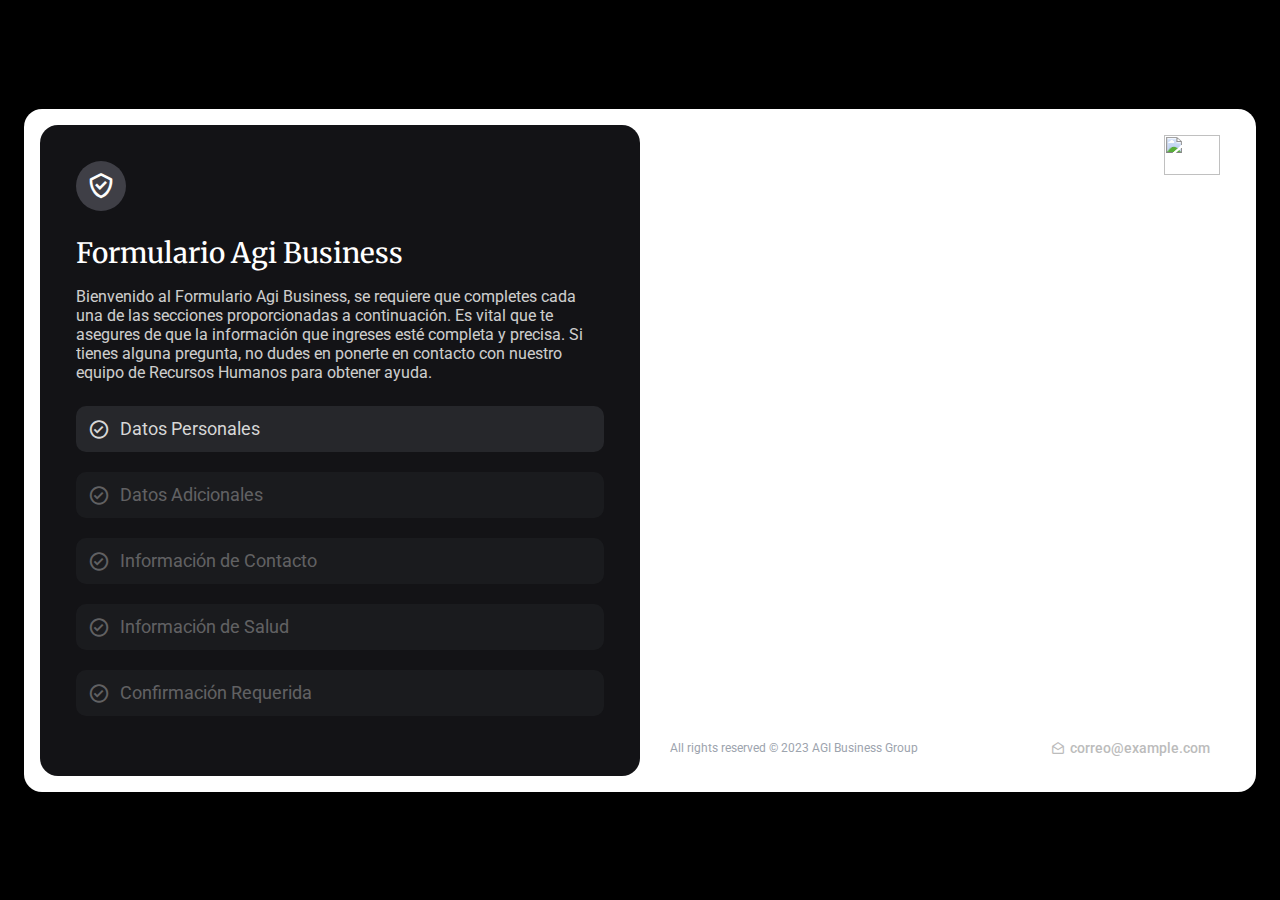
==== commit 4c205e04: "validation, print-page, validation-toggle, counter,style done" ====
--- a/index.html
+++ b/index.html
@@ -3,7 +3,7 @@
 <head>
     <meta charset="UTF-8">
     <meta name="viewport" content="width=device-width, initial-scale=1.0">
-    <title>AGI Form</title>
+    <title>HR-Form</title>
 
     <!-- Fonts and Icons-->
     <link rel="stylesheet" href="https://unicons.iconscout.com/release/v4.0.8/css/line.css">
@@ -15,21 +15,62 @@
 
 
     <link rel="stylesheet" href="./assets/css/basics.css">
+    <link rel="stylesheet" href="./assets/css/main-page-modal/main-modale.css">
     <link rel="stylesheet" href="./assets/css/form/personal-data.css">
     <link rel="stylesheet" href="./assets/css/form/additional-data.css">
     <link rel="stylesheet" href="./assets/css/form/contact-info.css">
     <link rel="stylesheet" href="./assets/css/form/health-info.css">
     <link rel="stylesheet" href="./assets/css/form/confirmation-required.css">
-
-    <link rel="stylesheet" href="./assets/css/right-panel/rigth-panel.css">
-    <link rel="stylesheet" href="./assets/css/left-panel/left-panel.css">
+    <link rel="stylesheet" href="./assets/css/form/validation-form/validation-form.css">
+
+    <link rel="stylesheet" href="./assets/css/left-version/left-version.css"`>
+    <link rel="stylesheet" href="./assets/css/right-version/right-version.css">
     <link rel="stylesheet" href="./assets/css/form/form-styles.css">
 
 </head>
 <body>
     <main class="main-content">
         <section class="content-section">
-            <div class="left-panel">
+            <div class=" right-version">
+                <div class="main-page-modal">
+                    <div class="main-page-container">
+                        <div class="main-page-logo">
+                        </div>
+                        <div class="success-message">
+                            <p>¡El formulario se ha completado exitosamente!</p>
+                        </div>
+                        <div class="terms-and-conditions">
+                            <div class="terms-and-contains-container">
+                                <h2>Términos y Condiciones</h2>
+                                <p class="terms-inst">Al completar y enviar este formulario en línea, usted acepta los siguientes términos y condiciones:</p>
+                                <ol>
+                                    <li><strong>Información Personal:</strong> La información proporcionada en este formulario, incluyendo su nombre, dirección, fecha de nacimiento, género y estado civil, será recopilada con el propósito de gestionar y mantener registros precisos de nuestros clientes.</li>
+                                    <li><strong>Información Médica:</strong> Si ha proporcionado información médica, como alergias, condiciones médicas preexistentes o medicamentos que toma, entiende que esta información será utilizada exclusivamente para garantizar su seguridad y bienestar en el contexto de nuestros servicios.</li>
+                                    <li><strong>Información de Contacto:</strong> Los números de teléfono, correos electrónicos y otros detalles de contacto que proporcione serán utilizados para comunicarnos con usted en relación con los servicios, confirmar citas y enviar recordatorios importantes.</li>
+                                    <li><strong>Consentimiento de Uso:</strong> Al enviar este formulario, otorga su consentimiento expreso a "AGI Business Group Tijuana" para recopilar, almacenar y utilizar la información proporcionada con fines administrativos, operativos y de mejora de nuestros servicios.</li>
+                                    <li><strong>Confidencialidad y Seguridad:</strong> Nos comprometemos a mantener la confidencialidad y seguridad de su información. No compartiremos su información con terceros sin su consentimiento, a menos que sea requerido por la ley.</li>
+                                    <li><strong>Derechos de Acceso y Modificación:</strong> Usted tiene el derecho de acceder, modificar y solicitar la eliminación de su información personal en cualquier momento. Puede ponerse en contacto con nosotros para ejercer estos derechos.</li>
+                                    <li><strong>Uso de la Información:</strong> La información recopilada podrá ser utilizada para mejorar nuestros servicios, realizar análisis estadísticos y mantener una comunicación efectiva con usted.</li>
+                                </ol>
+                            </div>
+                            <div class="term-acceptance">
+                                    <div class="term-acceptance-text">
+                                        <p>Al marcar la casilla de aceptación al final de este formulario, confirma que ha leído, comprendido y aceptado los términos y condiciones aquí establecidos.</p>
+                                        <p>Le recordamos que si tiene alguna pregunta sobre cómo utilizamos su información o desea ejercer sus derechos de privacidad, puede ponerse en contacto con nuestro equipo de atención al cliente.</p>
+                                        <p>Agradecemos su confianza en "AGI Business Group Tijuana".</p>
+                                    </div>
+                                    <label class="check-container">
+                                        <input type="checkbox" id="accept-terms">
+                                        <span>Acepto los términos y condiciones antes mencionados.</span>
+                                    </label>
+                                </div>
+                        </div>
+
+                        <div class="main-page-btn">
+                            <button class="print-button">Imprimir</button>
+                        </div>
+                    </div>
+                </div>
                 <div class="panel-item logo-form">
                     <div class="logo-left-panel">
                         <img src="https://agibusiness.com/wp-content/uploads/2023/04/agi_logo_azul.png" alt="">
@@ -64,14 +105,14 @@
                                     <div class="form-group form-last-name">
                                         <label for="last-name">Apellido Paterno:</label>
                                         <div class="input-container">
-                                            <input type="text" id="last-name" name="apellido_paterno" required placeholder="Ejemplo: Pérez">
+                                            <input type="text" id="last-name" name="last-name" required placeholder="Ejemplo: Pérez">
                                             <i class='bx bx-error-circle'></i>
                                         </div>
                                     </div>
                                     <div class="form-group form-middle-name">
                                         <label for="middle-name">Apellido Materno:</label>
                                         <div class="input-container">
-                                            <input type="text" id="middle-name" name="apellido_materno"  placeholder="Ejemplo: González">
+                                            <input type="text" id="middle-name" name="apellido_materno"  placeholder="Ejemplo: González" required>
                                             <i class='bx bx-error-circle'></i>
                                         </div>
                                     </div>
@@ -109,12 +150,11 @@
                                     <div class="form-group form-age">
                                         <label for="age">Edad:</label>
                                         <div class="input-container number-container">
-                                            <input type="number" id="age" name="age" required placeholder="Ejemplo: 30">
-                                            <i class='bx bx-error-circle'></i>
-                                        </div>
-                                    </div>
-                                </div>
-
+                                            <input type="text" id="age" name="age" required placeholder="Ejemplo: 30">
+                                            <i class='bx bx-error-circle'></i>
+                                        </div>
+                                    </div>
+                                </div>
                                 <!-- Group 2 -->
                                 <div class="data-personal-two step hidden grid-form">
                                     <div class="form-group form-address">
@@ -189,8 +229,6 @@
                                         </div>
                                     </div>
                                 </div>
-
-
                                 <!-- Group 3 -->
                                 <div class="data-personal-three step hidden grid-form">
                                     <div class="form-group form-education-level">
@@ -394,12 +432,10 @@
                                         </div>
                                     </div>
                                 </div>
-
-
                             </div>
                             <!-- Health section -->
                             <div class="health-info sections-toggle-form" id="health-information">
-                                <div class="health-info-details step hidden grid-form-health">
+                                <div class="health-info-details step hidden grid-form grid-form-health">
                                     <div class="form-group blood-type">
                                         <label for="blood-type">Tipo de Sangre:</label>
                                         <div class="input-container">
@@ -416,6 +452,7 @@
                                             <i class='bx bx-error-circle'></i>
                                         </div>
                                     </div>
+                                
                                     <div class="form-group allergies">
                                         <label for="allergies">Alergias que padece:</label>
                                         <div class="input-container">
@@ -423,64 +460,66 @@
                                             <i class='bx bx-error-circle'></i>
                                         </div>
                                     </div>
-                                    
+                                
                                     <div class="form-group diabetes">
                                         <label for="diabetes">¿Tiene diabetes?</label>
                                         <div class="input-container">
-                                            <select id="diabetes" name="diabetes">
-                                                <option value="si">Sí</option>
-                                                <option value="no">No</option>
-                                            </select>
-                                            <i class='bx bx-error-circle'></i>
-                                        </div>
-                                    </div>
-
+                                            <select id="diabetes" name="diabetes" required>
+                                                <option value="si">Sí</option>
+                                                <option value="no">No</option>
+                                            </select>
+                                            <i class='bx bx-error-circle'></i>
+                                        </div>
+                                    </div>
+                                
                                     <div class="form-group hypertension">
                                         <label for="hypertension">¿Tiene hipertensión?</label>
                                         <div class="input-container">
-                                            <select id="hypertension" name="hipertension">
-                                                <option value="si">Sí</option>
-                                                <option value="no">No</option>
-                                            </select>
-                                            <i class='bx bx-error-circle'></i>
-                                        </div>
-                                    </div>
-
+                                            <select id="hypertension" name="hipertension" required>
+                                                <option value="si">Sí</option>
+                                                <option value="no">No</option>
+                                            </select>
+                                            <i class='bx bx-error-circle'></i>
+                                        </div>
+                                    </div>
+                                
                                     <div class="form-group vision">
                                         <label for="vision">¿Tiene miopía o astigmatismo?</label>
                                         <div class="input-container">
-                                            <select id="vision" name="vision">
-                                                <option value="si">Sí</option>
-                                                <option value="no">No</option>
-                                            </select>
-                                            <i class='bx bx-error-circle'></i>
-                                        </div>
-                                    </div>
-
+                                            <select id="vision" name="vision" required>
+                                                <option value="si">Sí</option>
+                                                <option value="no">No</option>
+                                            </select>
+                                            <i class='bx bx-error-circle'></i>
+                                        </div>
+                                    </div>
+                                
                                     <div class="form-group motor-difficulty">
                                         <label for="motor-difficulty">¿Tiene dificultad motriz?</label>
                                         <div class="input-container">
-                                            <select id="motor-difficulty" name="dificultad-motriz">
-                                                <option value="si">Sí</option>
-                                                <option value="no">No</option>
-                                            </select>
-                                            <i class='bx bx-error-circle'></i>
-                                        </div>
-                                    </div>
-                                    
+                                            <select id="motor-difficulty" name="dificultad-motriz" required>
+                                                <option value="si">Sí</option>
+                                                <option value="no">No</option>
+                                            </select>
+                                            <i class='bx bx-error-circle'></i>
+                                        </div>
+                                    </div>
+                                
                                     <div class="form-group sports">
                                         <label for="sports">¿Practica algún deporte?</label>
                                         <div class="input-container">
-                                            <input type="text" id="sports" name="deporte" placeholder="Ejemplo: Fútbol, Natación">
-                                            <i class='bx bx-error-circle'></i>
-                                        </div>
-                                    </div>
-                                </div>
-                                <div class="health-assessment step hidden grid-form-health">
+                                            <input type="text" id="sports" name="deporte" placeholder="Ejemplo: Fútbol, Natación" required>
+                                            <i class='bx bx-error-circle'></i>
+                                        </div>
+                                    </div>
+                                </div>
+
+                                <div class="health-assessment step hidden grid-form grid-form-health">
                                     <div class="form-group health-status">
                                         <label for="health-status">¿Cómo consideras tu salud?</label>
                                         <div class="input-container">
                                             <select id="health-status" name="estado-salud" required>
+                                                <option value="" disabled selected>Seleccione uno</option>
                                                 <option value="muy-buena">Muy buena</option>
                                                 <option value="buena">Buena</option>
                                                 <option value="regular">Regular</option>
@@ -489,48 +528,52 @@
                                             <i class='bx bx-error-circle'></i>
                                         </div>
                                     </div>
+                                
                                     <div class="form-group chronic-illness">
                                         <label for="chronic-illness">¿Has padecido alguna enfermedad crónica?</label>
                                         <div class="input-container">
-                                            <input type="text" id="chronic-illness" name="enfermedad-cronica" placeholder="Especificar enfermedad crónica si aplica">
-                                            <i class='bx bx-error-circle'></i>
-                                        </div>
-                                    </div>
+                                            <input type="text" id="chronic-illness" name="enfermedad-cronica" required placeholder="Especificar enfermedad crónica si aplica">
+                                            <i class='bx bx-error-circle'></i>
+                                        </div>
+                                    </div>
+                                
                                     <div class="form-group">
                                         <label for="covid-recent">¿Has padecido COVID-19 en los últimos 6 meses?</label>
                                         <div class="input-container">
-                                            <select id="covid-recent" name="covid-reciente">
-                                                <option value="si">Sí</option>
-                                                <option value="no">No</option>
-                                            </select>
-                                            <i class='bx bx-error-circle'></i>
-                                        </div>
-                                    </div>
-
+                                            <select id="covid-recent" name="covid-reciente" required>
+                                                <option value="" disabled selected>Seleccione uno</option>
+                                                <option value="si">Sí</option>
+                                                <option value="no">No</option>
+                                            </select>
+                                            <i class='bx bx-error-circle'></i>
+                                        </div>
+                                    </div>
+                                
                                     <div class="form-group">
                                         <label for="covid-vaccine">¿Estás vacunado contra el COVID-19?</label>
                                         <div class="input-container">
-                                            <select id="covid-vaccine" name="vacuna-covid">
-                                                <option value="si">Sí</option>
-                                                <option value="no">No</option>
-                                            </select>
-                                            <i class='bx bx-error-circle'></i>
-                                        </div>
-                                    </div>
-                                    
-                                </div>
+                                            <select id="covid-vaccine" name="vacuna-covid" required>
+                                                <option value="" disabled selected>Seleccione uno</option>
+                                                <option value="si">Sí</option>
+                                                <option value="no">No</option>
+                                            </select>
+                                            <i class='bx bx-error-circle'></i>
+                                        </div>
+                                    </div>
+                                </div>
+
                                 <div class="health-assessment-2 step hidden grid-form">
                                     <div class="form-group current-medication">
                                         <label for="current-medication">¿Estás tomando algún medicamento actualmente?</label>
                                         <div class="input-container">
-                                            <input type="text" id="current-medication" name="medicamento-actual" placeholder="Especificar medicamento si aplica">
+                                            <input type="text" id="current-medication" name="medicamento-actual" required placeholder="Especificar medicamento si aplica">
                                             <i class='bx bx-error-circle'></i>
                                         </div>
                                     </div>
                                     <div class="form-group medical-appointment">
                                         <label for="medical-appointment">¿Tienes alguna cita médica programada?</label>
                                         <div class="input-container">
-                                            <input type="text" id="medical-appointment" name="cita-medica" placeholder="Especificar cita médica si aplica">
+                                            <input type="text" id="medical-appointment" name="cita-medica" required placeholder="Especificar cita médica si aplica">
                                             <i class='bx bx-error-circle'></i>
                                         </div>
                                     </div>
@@ -542,49 +585,58 @@
                                     <div class="form-group studying">
                                         <label for="studying">¿Actualmente estás estudiando?</label>
                                         <div class="input-container">
-                                            <select id="studying-select" name="estudiando">
-                                                <option value="si">Sí</option>
-                                                <option value="no">No</option>
-                                            </select>
-                                            <i class='bx bx-error-circle'></i>
-                                        </div>
-                                    </div>
+                                            <select id="studying-select" name="estudiando" required>
+                                                <option value="" disabled selected>Seleccione uno</option>
+                                                <option value="si">Sí</option>
+                                                <option value="no">No</option>
+                                            </select>
+                                            <i class='bx bx-error-circle'></i>
+                                        </div>
+                                    </div>
+                                
                                     <div class="form-group school-schedule">
                                         <label for="school-schedule">¿Cuál es tu horario escolar?</label>
                                         <div class="input-container">
-                                            <input type="text" id="school-schedule" name="horario-escolar" placeholder="Especificar horario escolar si aplica">
-                                            <i class='bx bx-error-circle'></i>
-                                        </div>
-                                    </div>
+                                            <input type="text" id="school-schedule" name="horario-escolar" placeholder="Especificar horario escolar si aplica" required>
+                                            <i class='bx bx-error-circle'></i>
+                                        </div>
+                                    </div>
+                                
                                     <div class="form-group school-grade">
                                         <label for="school-grade">¿Qué grado escolar estás cursando?</label>
                                         <div class="input-container">
-                                            <input type="text" id="school-grade" name="grado-escolar" placeholder="Especificar grado escolar si aplica">
-                                            <i class='bx bx-error-circle'></i>
-                                        </div>
-                                    </div>
-                                </div>
+                                            <input type="text" id="school-grade" name="grado-escolar" placeholder="Especificar grado escolar si aplica" required>
+                                            <i class='bx bx-error-circle'></i>
+                                        </div>
+                                    </div>
+                                </div>
+
                                 <div class="travel-details step hidden grid-form">
                                     <div class="form-group upcoming-event">
                                         <label for="upcoming-event">¿Tienes algún evento o viaje programado para los próximos meses?</label>
                                         <div class="input-container">
-                                            <select id="upcoming-event" name="evento-programado">
-                                                <option value="si">Sí</option>
-                                                <option value="no">No</option>
-                                            </select>
-                                        </div>
-                                    </div>
+                                            <select id="upcoming-event" name="evento-programado" required>
+                                                <option value="" disabled selected>Seleccione uno</option>
+                                                <option value="si">Sí</option>
+                                                <option value="no">No</option>
+                                            </select>
+                                            <i class='bx bx-error-circle'></i>
+                                        </div>
+                                    </div>
+                                
                                     <div class="form-group event-details">
                                         <label for="event-details">Fecha y motivo de este evento:</label>
                                         <div class="input-container">
-                                            <input type="text" id="event-details" name="detalles-evento" placeholder="Especificar detalles del evento si aplica">
-                                            <i class='bx bx-error-circle'></i>
-                                        </div>
-                                    </div>
+                                            <input type="text" id="event-details" name="detalles-evento" placeholder="Especificar detalles del evento si aplica" required>
+                                            <i class='bx bx-error-circle'></i>
+                                        </div>
+                                    </div>
+                                
                                     <div class="form-group transportation">
                                         <label for="transportation">¿Cuál es tu medio de transporte?</label>
                                         <div class="input-container">
-                                            <select id="transportation" name="medio-transporte" >
+                                            <select id="transportation" name="medio-transporte" required>
+                                                <option value="" disabled selected>Seleccione uno</option>
                                                 <option value="auto">Auto</option>
                                                 <option value="bicicleta">Bicicleta</option>
                                                 <option value="transporte-publico">Transporte Público</option>
@@ -593,35 +645,42 @@
                                             <i class='bx bx-error-circle'></i>
                                         </div>
                                     </div>
+                                
                                     <div class="form-group commute-time">
                                         <label for="commute-time">¿Cuánto tiempo haces de tu casa a esta ubicación?</label>
                                         <div class="input-container">
-                                            <input type="text" id="commute-time" name="tiempo-traslado" placeholder="Especificar tiempo de traslado si aplica">
-                                            <i class='bx bx-error-circle'></i>
-                                        </div>
-                                    </div>
-                                </div>
+                                            <input type="text" id="commute-time" name="tiempo-traslado" placeholder="Especificar tiempo de traslado si aplica" required>
+                                            <i class='bx bx-error-circle'></i>
+                                        </div>
+                                    </div>
+                                </div>
+
                                 <div class="sales-experience step hidden grid-form">
                                     <div class="form-group sales-experience">
                                         <label for="sales-experience">¿Tienes experiencia en ventas?</label>
                                         <div class="input-container">
-                                            <select id="sales-experience" name="experiencia-ventas">
-                                                <option value="si">Sí</option>
-                                                <option value="no">No</option>
-                                            </select>
-                                        </div>
-                                    </div>
+                                            <select id="sales-experience" name="experiencia-ventas" required>
+                                                <option value="" disabled selected>Seleccione uno</option>
+                                                <option value="si">Sí</option>
+                                                <option value="no">No</option>
+                                            </select>
+                                            <i class='bx bx-error-circle'></i>
+                                        </div>
+                                    </div>
+                                
                                     <div class="form-group availability">
                                         <label for="availability">Disponibilidad de horario:</label>
                                         <div class="input-container">
-                                            <input type="text" id="availability" name="disponibilidad-horario" placeholder="Especificar disponibilidad de horario si aplica">
-                                            <i class='bx bx-error-circle'></i>
-                                        </div>
-                                    </div>
+                                            <input type="text" id="availability" name="disponibilidad-horario" placeholder="Especificar disponibilidad de horario si aplica" required>
+                                            <i class='bx bx-error-circle'></i>
+                                        </div>
+                                    </div>
+                                
                                     <div class="form-group english-level">
                                         <label for="english-level">Nivel de inglés:</label>
                                         <div class="input-container">
-                                            <select id="english-level" name="nivel-ingles">
+                                            <select id="english-level" name="nivel-ingles" required>
+                                                <option value="" disabled selected>Seleccione uno</option>
                                                 <option value="basico">Básico</option>
                                                 <option value="intermedio">Intermedio</option>
                                                 <option value="avanzado">Avanzado</option>
@@ -652,7 +711,6 @@
                         </a>
                     </div>
                 </div>
-
                 <div class="footer-left">
                     <div class="footer-container">
                         <div class="copy-right">
@@ -666,8 +724,9 @@
                         </div>
                     </div>
                 </div>
+                
             </div>
-            <div class="right-panel">
+            <div class="left-version">
                 <div class="panel-item panel-item-icon">
                     <div class="icon-container">
                         <i class='bx bx-check-shield'></i>
@@ -685,30 +744,25 @@
                             <i class='bx bx-check-circle'></i>
                             <span>Datos Personales</span>
                         </div>
-                        <div class="button it-bg-p" data-form="additional-data">
+                        <div class="button it-bg-p hidden-toggle" data-form="additional-data">
                             <i class='bx bx-check-circle'></i>
                             <span>Datos Adicionales</span>
                         </div>
-                        <div class="button it-bg-p" data-form="contact-information">
+                        <div class="button it-bg-p hidden-toggle" data-form="contact-information">
                             <i class='bx bx-check-circle'></i>
                             <span>Información de Contacto</span>
                         </div>
-                        <div class="button it-bg-p" data-form="health-information">
+                        <div class="button it-bg-p hidden-toggle" data-form="health-information">
                             <i class='bx bx-check-circle'></i>
                             <span>Información de Salud</span>
                         </div>
-                        <div class="button it-bg-p" data-form="confirmation-required">
+                        <div class="button it-bg-p hidden-toggle" data-form="confirmation-required" id="lastToggle">
                             <i class='bx bx-check-circle'></i>
                             <span>Confirmación Requerida</span>
                         </div>
-                        <!-- <div class="button it-bg-p" data-form="position-data">
-                            <i class='bx bx-check-circle'></i>
-                            <span>Información de Posición</span>
-                        </div> -->
                     </div>
                 </div>
                 <div class="panel-item panel-item-footer">
-                    <!-- Contenido del pie de página del panel -->
                 </div>
             </div>
         </section>
@@ -716,10 +770,8 @@
 
 
 
+    <script src="./assets/js/forms/clean-inputs/cleanInputs.js"></script>
     <script type="module" src="./assets/js/forms/formResultsUtils.js"></script>
     <script type="module" src="./assets/js/forms/render-buttons/render-buttons.js"></script>
-    <!-- <script src="./assets/js/forms/stepCounter.js"></script> -->
-    <!-- <script src="./assets/js/forms/stepFormCounter.js"></script> -->
-    <!-- <script src="./assets/js/forms/validationFunctions.js"></script> -->
 </body>
 </html>--- a/assets/css/basics.css
+++ b/assets/css/basics.css
@@ -13,7 +13,9 @@
     --bg-btn-light: #f5f5f5;
     --title-light: #000002;
     --text-footer-light: #9da4ae;
-    --border-input: #dddddd;
+    --border-input: #707070;
+    --check-color: #58c566;
+    --error-color: #d70d13;
 
     --font-size-title: 2.8rem;
     --font-size-subtitle: 1.6rem;
@@ -81,10 +83,10 @@
     display: grid;
     grid-template-columns: repeat(2, 1fr);
 }
-.left-panel{
+.right-version{
     grid-column: 2/3;
 }
-.right-panel{
+.left-version{
     grid-column: 1/2;
     grid-row: 1/2;
 }--- a/assets/css/main-page-modal/main-modale.css
+++ b/assets/css/main-page-modal/main-modale.css
@@ -0,0 +1,124 @@
+.main-page-modal{
+    position: absolute;
+    top: 0;
+    right: 0;
+    width: 100%;
+    height: 100%;
+    z-index: -1;
+    background-color: white;
+    padding: 2rem;
+    opacity: .0;
+}
+.main-page-container{
+    display: grid;
+    grid-template-rows: auto 4% auto auto;
+    align-items: center;
+    justify-content: center;
+    height: 100%;
+    gap: 1.6rem;
+}
+
+.main-page-logo{
+    background: url(https://agibusiness.com/wp-content/uploads/2023/04/agi_logo_azul.png);
+    background-position: center center;
+    background-size: contain;
+    background-repeat: no-repeat;
+    width: 100%;
+    height: 10rem;
+}
+.success-message{
+    display: flex;
+    flex-direction: column;
+    align-items: center;
+    justify-content: center;
+    width: 100%;
+    height: 100%;
+}
+.success-message p{
+    font-size: 2rem;
+    text-align: center;
+}
+.terms-and-conditions{
+    display: flex;
+    flex-direction: column;
+    gap: 1rem;
+
+}
+.terms-and-contains-container{
+    width: 90%;
+    height: 22rem;
+    margin: 0 auto;
+    display: flex;
+    flex-direction: column;
+    gap: 1rem;
+    overflow: auto;
+}
+.terms-and-contains-container h2{
+    font-size: 1.6rem;
+}
+.terms-and-contains-container .terms-inst{
+    font-size: 1.4rem;
+    color: #252525;
+}
+.terms-and-contains-container ol li{
+    font-size: 1.4rem;
+    margin-bottom: .6rem;
+    color: #707070;
+}
+.terms-and-contains-container ol li strong{
+    color: black;
+}
+.term-acceptance{
+    width: 90%;
+    margin: 0 auto;
+    display: flex;
+    flex-direction: column;
+    gap:1rem ;
+}
+.term-acceptance p{
+    font-size: 1.4rem;
+    margin-bottom: .6rem;
+    color: #252525;
+}
+
+.main-page-btn{
+    display: flex;
+    align-items: center;
+    justify-content: flex-end;
+}
+ .print-button {
+    background-color: #007bff;
+    color: #fff;
+    padding: 8px 16px;
+    border: none;
+    border-radius: 5px;
+    cursor: pointer;
+    font-size: 16px;
+  }
+
+  .print-button:hover {
+    background-color: #0056b3;
+  }
+
+
+  /* Estilo para el contenedor del checkbox */
+.check-container {
+    display: flex;
+    align-items: center;
+    column-gap: 1.2rem;
+    font-size: 14px;
+}
+
+
+
+
+  
+
+
+
+
+
+
+
+
+
--- a/assets/css/form/validation-form/validation-form.css
+++ b/assets/css/form/validation-form/validation-form.css
@@ -0,0 +1,36 @@
+.bx-error-circle, .bx-check{
+    display: none;
+    position: absolute;
+    right: .8rem;
+    top: 50%;
+    transform: translateY(-50%); 
+    z-index: 10;
+    color: var(--error-color);
+    font-size: 1.8rem;
+}
+.input-container{
+    position: relative;
+}
+.bx-check{
+    font-size: 2rem;
+}
+.input-container.error input {
+    border-color: var(--error-color);
+}
+
+.input-container.check i{
+    color: var(--check-color);
+}
+
+.input-container.error .bx-error-circle {
+    display: block;
+}
+.error-message {
+  display:none;
+  position: absolute;
+  bottom: -2rem;
+  color: red;
+  font-size: 14px;
+  margin-top: 5px;
+  transition: all .3s ease-in-out;
+}--- a/assets/css/left-version/left-version.css
+++ b/assets/css/left-version/left-version.css
@@ -0,0 +1,108 @@
+.left-version{
+    width: 100%;
+    height: 100%;
+    padding: 3.6rem;
+    background-color:var(--bg-dark-card);
+    border-radius: 1.8rem;
+    color: white;
+    display: grid;
+    grid-template-rows: auto auto 1fr auto;
+    row-gap: var(--spacing-sections);
+    overflow: auto;
+}
+.panel-item{
+    width: 100%;
+    height: auto;
+}
+.panel-item-icon{
+    height: 5rem;
+    display: flex;
+    align-items: center;
+    justify-content: flex-start;
+}
+.icon-container{
+    width: 5rem;
+    height: 5rem;
+    background-color: var(--bg-dark-icons);
+    display: grid;
+    place-content: center;
+    border-radius: 50%;
+}
+.bx-check-shield{
+    font-size: 3rem;
+    color: var(--title-dark);
+}
+.title-container{
+    display: flex;
+    flex-direction: column;
+    row-gap: 1.6rem;
+}
+.panel-item-title-h2{
+    font-size: var(--font-size-title);
+    font-weight: 500;
+}
+.panel-item-subtitle{
+    font-size: var(--font-size-subtitle);
+    color: var(--text-dark-body);
+    opacity: .8;
+}
+
+
+
+.panel-item {
+  margin: 0;
+  width: 100%;
+}
+
+.button-container {
+  display: flex;
+  flex-direction: column;
+  align-items: center;
+  gap: 2rem;
+}
+
+.button {
+  display: flex;
+  align-items: center;
+  justify-content: flex-start;
+  width: 100%;
+  padding: 1.2rem 1.2rem;
+  background-color: var(--toggle-bg-dark);
+  border-radius: 10px;
+  cursor: pointer;
+  transition: background-color 0.2s;
+  position: relative;
+}
+
+.button:hover {
+  background-color: var(--toggle-bg-hover);
+}
+
+.button i {
+  margin-right: 10px;
+  font-size: 22px;
+  color: #d7d7d7;
+}
+
+.button span {
+  font-size: 18px;
+  color: #d7d7d7;
+}
+
+.hidden-toggle{
+  opacity: .4;
+  cursor: default;
+  user-select: none;
+  pointer-events: none;
+
+}
+.step-completion i{
+  color: var(--toggle-icon-dark);
+}
+
+/* .hidden-toggle:hover{
+  background-color: none;
+} */
+
+
+
--- a/assets/css/right-version/right-version.css
+++ b/assets/css/right-version/right-version.css
@@ -0,0 +1,144 @@
+.right-version{
+    position: relative;
+    display: grid;
+    grid-template-rows: auto 1fr auto auto;
+    padding: 1rem 2rem;
+    row-gap: var(--spacing-sections);
+    overflow: hidden;
+}
+.main-form-container{
+  width: auto;
+  height: auto;
+}
+.main-form-content{
+  display: flex;
+  flex-direction: column;
+  row-gap: var(--spacing-sections);
+}
+.panel-item .logo-left-panel{
+    display: grid;
+    grid-template-columns: 1fr 10%;
+    width: 100%;
+    height: 4rem;
+  }
+  .logo-left-panel img{
+    width: 100%;
+    height: 100%;
+    object-fit: contain;
+    grid-column: 2/3;
+}
+.form-header{
+    display: flex;
+    flex-direction: column;
+    row-gap: var(--spacing-group-elements);
+}
+.title-form-up{
+    display: flex;
+    align-items: center;
+    justify-content: space-between;
+}
+.title-container-left{
+  display: flex;
+  align-items: start;
+  justify-content: center;
+  column-gap: 1rem;
+}
+.icon i {
+  color: black;
+  font-size: 3.6rem;
+}
+.icon .bx-user{
+  font-size: 3rem;
+  
+}
+.icon .bx-user-plus{
+  font-size: 3.6rem;
+}
+.icon .bx-book-content{
+  font-size: 3rem;
+}
+.uil-heart-medical,
+.uil-user-check{
+  line-height: 1;
+}
+.title-form-h2{
+    font-size: var(--font-size-title);
+}
+.steps-container{
+    background-color: #000000;
+    padding: .4rem 1.4rem;
+    border-radius: 1.6rem;
+    display: grid;
+    place-content: center;
+    border: .1rem solid #000000;
+    transition: all .3s ease;
+    display: none;
+}
+.step-counter-data{
+    color: white;
+    font-size: 1.2rem;
+    font-weight: 600;
+}
+.title-form-description{
+    font-size: var(--font-size-subtitle);
+    opacity: .9;
+}
+.footer-left {
+    display: flex;
+    align-items: center;
+    padding: 10px;
+    width: 100%;
+}
+
+.footer-container {
+    display: flex;
+    align-items: center;
+    justify-content: space-between;
+    width: 100%;
+  }
+
+  .copy-right,
+  .email {
+    margin: 0;
+  }
+  .copy-right span{
+    font-size: 1.2rem;
+    color: var(--text-footer-light);
+  }
+
+  .email a {
+    display: flex;
+    align-items: center;
+    text-decoration: none;
+    color: #bcbcbc;
+  }
+
+  .email a i {
+    font-size: 1.4rem;
+    margin-right: 5px;
+    color: #bcbcbc;
+  }
+
+  .email a span {
+    font-size: 1.4rem;
+    font-weight: 500;
+  }
+  .form-body{
+    position: relative;
+    height: 100%;
+    width: 100%;
+  }
+  .sections-toggle-form{
+    position: absolute;
+    top: 0;
+    left: 0;
+    width: 100%;
+    height: 100%;
+    opacity: 0;
+    z-index: -1; 
+  }
+  .sections-toggle-form.active-selected{
+    opacity: 1;
+    z-index: 1;
+    transition: all .3s ease;
+  }
--- a/assets/css/form/form-styles.css
+++ b/assets/css/form/form-styles.css
@@ -4,7 +4,7 @@
     grid-template-columns: repeat(4, auto);
     grid-template-rows: repeat(4, 1fr) max-content;
     align-items: center;
-    gap: 2rem;
+    gap: 2.4rem;
 }
 
 .form-group{
@@ -24,7 +24,7 @@
     position: absolute;
     width: 100%;
     height: 100%;
-    border: .2rem solid var(--border-input);
+    border: .1rem solid var(--border-input);
     border-radius: .4rem;
     padding:.2rem 2.8rem .2rem .8rem;
     transition: all 0.3s ease;
@@ -38,15 +38,7 @@
   outline: none;
   border:.2rem solid #32a0ff;
 }
-.bx-error-circle{
-    display: none;
-    position: absolute;
-    right: .6rem;
-    top: 50%;
-    transform: translateY(-50%); 
-    z-index: 2;
-    color: red;
-}
+
 .form-group label{
     font-size: var(--font-size-label);
     color: rgb(77, 77, 77);
@@ -132,7 +124,7 @@
 .pager:hover, 
 .pager:hover i{
     transition: all .3s ease-in-out;
-    color: #32a0ff;
+    color: #14297a;
 }
 
 .pager:hover .bx-left-arrow-alt{
@@ -141,7 +133,8 @@
 .pager:hover .bx-right-arrow-alt{
     transform: translateX(.4rem)
 }
-.save{
+.save,
+.print-button{
     border: solid .1rem black;
     color: white;
     background-color: black;
@@ -168,4 +161,5 @@
 
   .hidden{
     display: none;
-  }+  }
+
